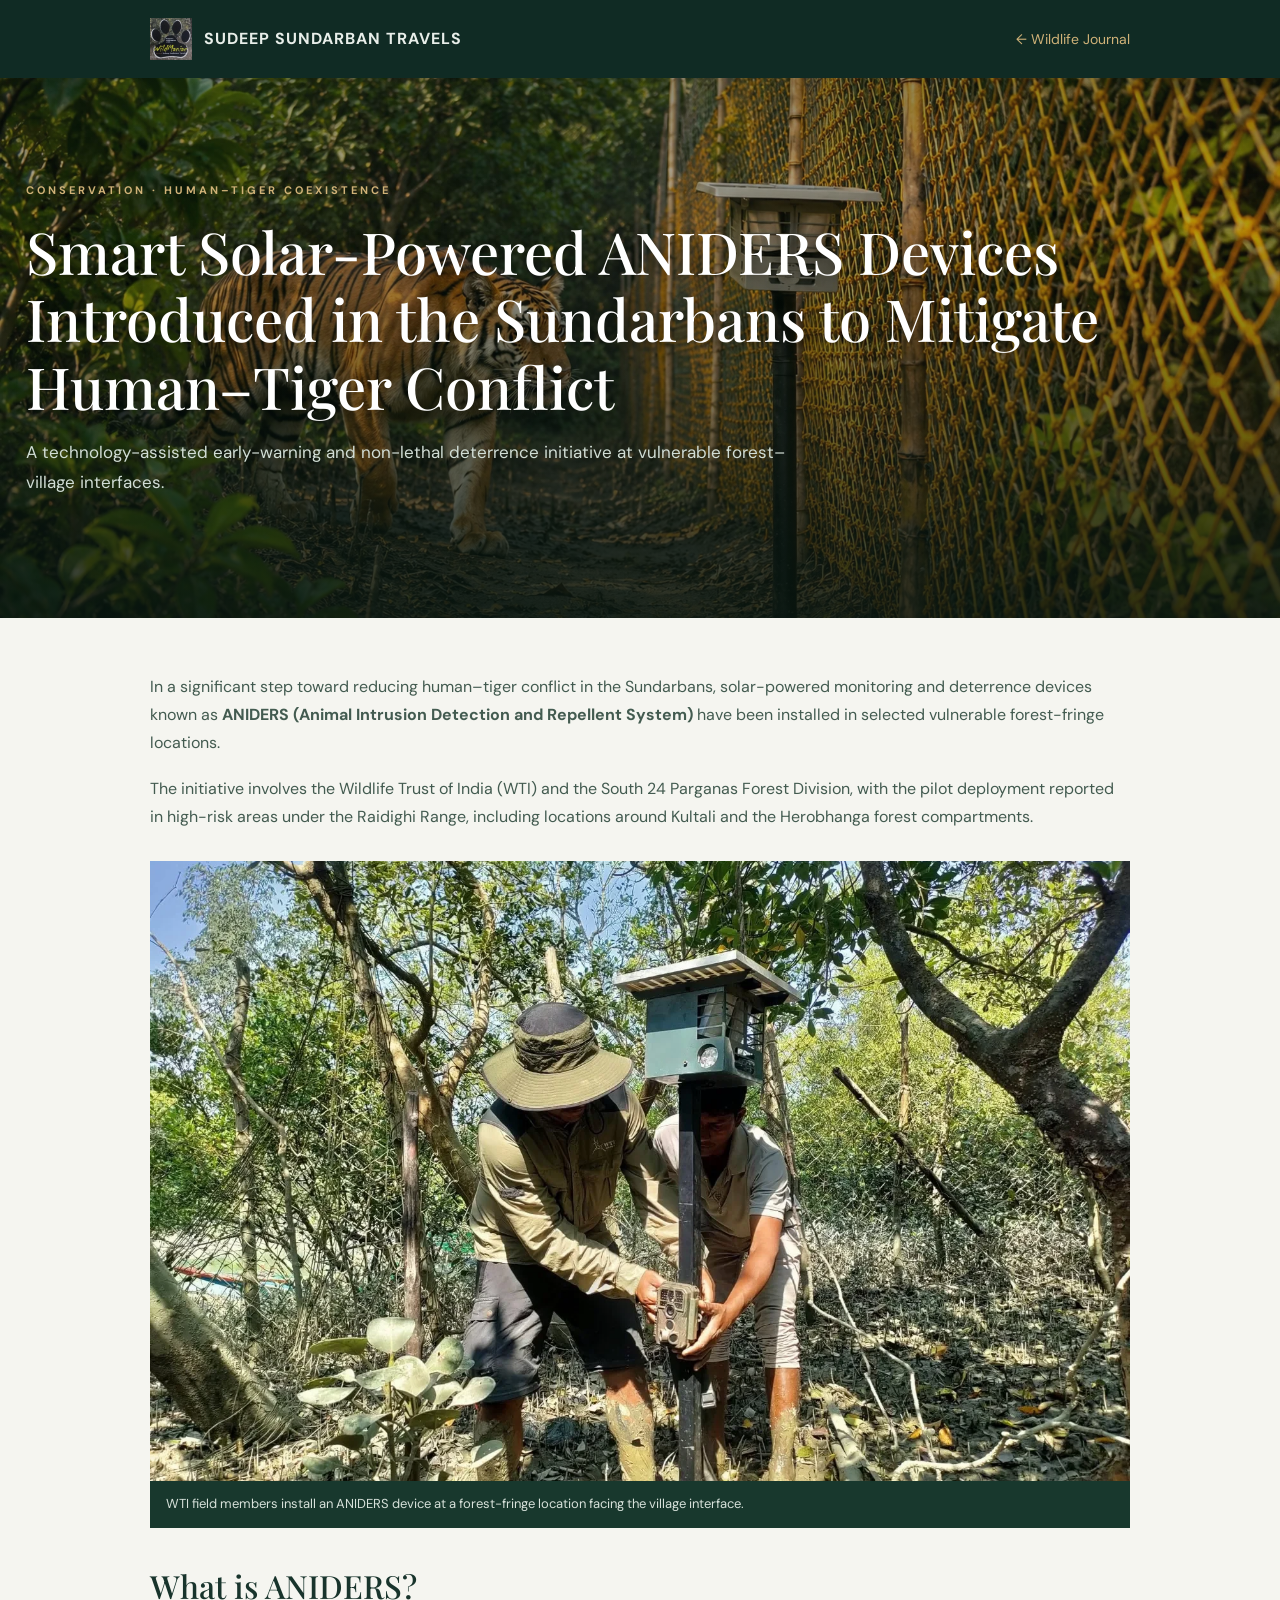
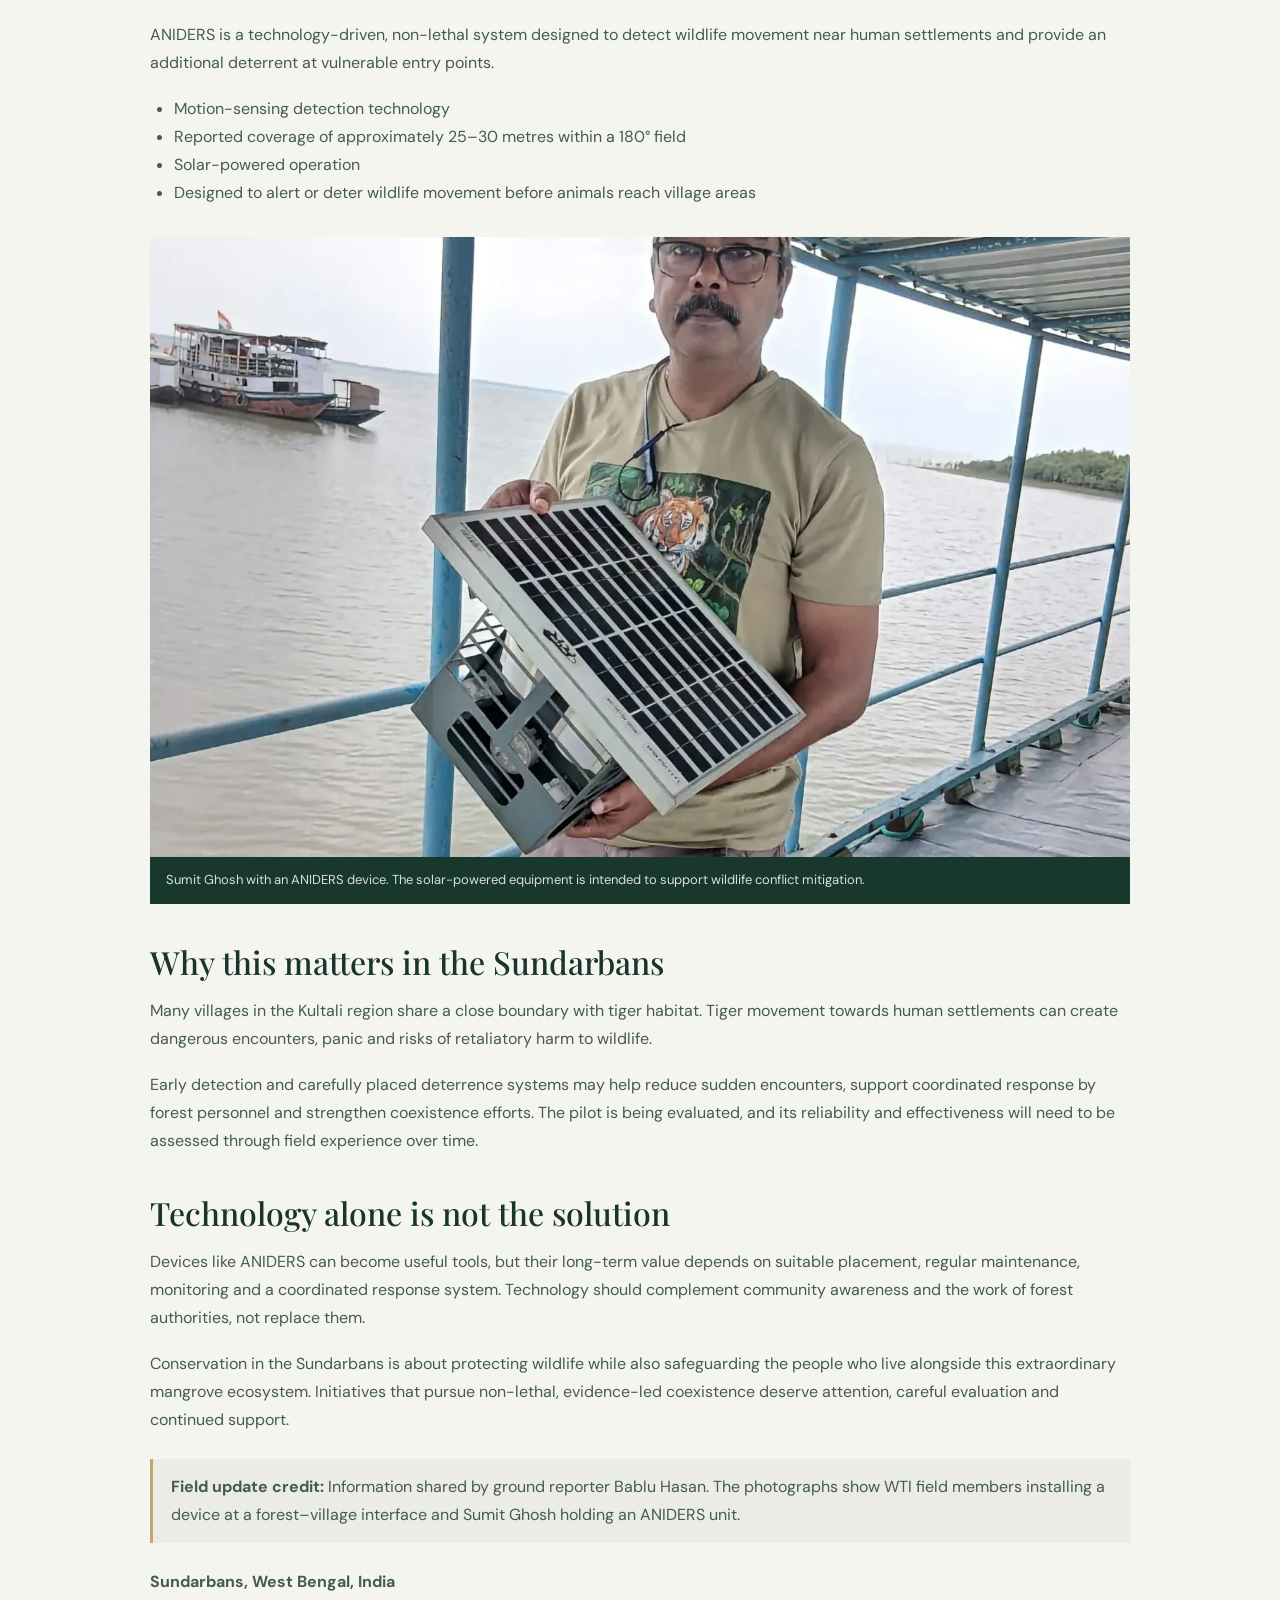
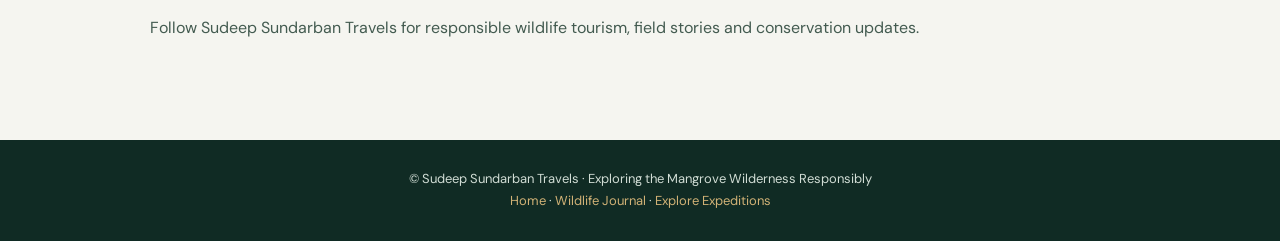
==== aniders-sundarbans-human-tiger-conflict.html @ 4ee2e9d6 "Move logo into header and align hero text left" ====
<!DOCTYPE html>
<html lang="en">
<head>
<meta charset="UTF-8">
<meta name="viewport" content="width=device-width, initial-scale=1">
<title>ANIDERS in Sundarbans | Human–Tiger Conflict Mitigation | Sudeep Sundarban Travels</title>
<meta name="description" content="Solar-powered ANIDERS devices are being installed at vulnerable forest–village interfaces in the Sundarbans to support early detection and non-lethal human–tiger conflict mitigation.">
<meta name="keywords" content="ANIDERS Sundarbans, human tiger conflict, Sundarbans conservation, Wildlife Trust of India, solar wildlife monitoring, tiger conflict mitigation">
<meta name="author" content="Sudeep Sundarban Travels">
<meta name="robots" content="index, follow, max-image-preview:large">
<link rel="canonical" href="https://wildmaniacsst-cell.github.io/sudeep-sundarban-travels/aniders-sundarbans-human-tiger-conflict.html">
<meta property="og:title" content="Smart Solar Devices to Help Reduce Human–Tiger Conflict in the Sundarbans">
<meta property="og:description" content="A field update on ANIDERS solar-powered wildlife detection and deterrence devices installed near vulnerable forest–village interfaces.">
<meta property="og:type" content="article">
<meta property="og:site_name" content="Sudeep Sundarban Travels">
<meta property="og:image" content="https://wildmaniacsst-cell.github.io/sudeep-sundarban-travels/aniders_sundarbans_1.webp">
<meta property="og:url" content="https://wildmaniacsst-cell.github.io/sudeep-sundarban-travels/aniders-sundarbans-human-tiger-conflict.html">
<meta name="twitter:card" content="summary_large_image">
<meta name="twitter:title" content="ANIDERS in the Sundarbans: Technology for Coexistence">
<meta name="twitter:description" content="Solar-powered early detection and non-lethal deterrence at vulnerable forest–village interfaces.">
<meta name="twitter:image" content="https://wildmaniacsst-cell.github.io/sudeep-sundarban-travels/aniders_sundarbans_1.webp">
<link rel="preconnect" href="https://fonts.googleapis.com">
<link rel="preconnect" href="https://fonts.gstatic.com" crossorigin>
<link href="https://fonts.googleapis.com/css2?family=DM+Sans:wght@400;500;600;700&family=Playfair+Display:wght@400;500;600;700&display=swap" rel="stylesheet">
<style>
*{box-sizing:border-box;margin:0;padding:0}body{background:#f5f5f0;color:#18342c;font-family:'DM Sans',sans-serif;line-height:1.75}a{color:inherit;text-decoration:none}.wrap{width:min(980px,92%);margin:auto}.nav{background:#102b24;color:#e8eee9;padding:18px 0}.nav .wrap{display:flex;justify-content:space-between;gap:20px;align-items:center}.brand{font-weight:700;letter-spacing:1px}.nav a:last-child{color:#d0b278;font-size:14px}.hero{position:relative;background:#18382d url('Bengal_Tiger_Beside_Mangrove_Monitoring_Fence.webp') center 42%/cover no-repeat;color:#fff;padding:52px 0 70px;min-height:540px;display:flex;align-items:flex-end}.hero:before{content:"";position:absolute;inset:0;background:linear-gradient(180deg,rgba(8,22,16,.45) 0%,rgba(8,22,16,.30) 28%,rgba(8,22,16,.86) 100%)}.hero .wrap{position:relative;z-index:1;width:96%;margin-left:2%;margin-right:2%;text-align:left}.brand{display:flex;align-items:center;gap:12px}.brand-logo{width:42px;height:42px;object-fit:contain;display:block}.hero h1{text-shadow:0 2px 14px rgba(0,0,0,.5)}.eyebrow{font-size:11px;letter-spacing:3px;text-transform:uppercase;color:#d0b278;font-weight:700}.hero h1{font:500 clamp(34px,6vw,58px)/1.16 'Playfair Display',serif;margin:18px 0}.hero p{max-width:760px;color:#d1ddd5;font-size:17px}.article{padding:55px 0 80px}.article h2{font:500 32px/1.25 'Playfair Display',serif;margin:38px 0 15px}.article p{margin:0 0 18px;color:#435b50}.article ul{padding-left:24px;margin:0 0 22px;color:#435b50}.photo{margin:30px 0;background:#18382d}.photo img{display:block;width:100%;height:auto;max-height:620px;object-fit:cover}.photo figcaption{padding:12px 16px;color:#d7e1da;font-size:13px}.note{border-left:3px solid #c4a46c;padding:14px 18px;background:#eaece5;color:#435b50;margin:25px 0}.footer{background:#102b24;color:#d1ddd5;padding:28px 0;text-align:center;font-size:13px}.footer a{color:#d1b276}@media(max-width:600px){.hero{padding:40px 0 48px;min-height:460px}.hero .wrap{width:96%;margin-left:2%;margin-right:2%}.brand-logo{width:34px;height:34px}.brand{gap:8px;font-size:13px}.article{padding:38px 0 60px}.article h2{font-size:27px}.nav .wrap{flex-wrap:wrap}}
</style>
<script type="application/ld+json">
{"@context":"https://schema.org","@type":"Article","headline":"Smart Solar-Powered ANIDERS Devices Introduced in the Sundarbans to Mitigate Human–Tiger Conflict","description":"A field update on solar-powered wildlife detection and deterrence devices deployed near vulnerable forest–village interfaces in the Sundarbans.","author":{"@type":"Organization","name":"Sudeep Sundarban Travels"},"publisher":{"@type":"Organization","name":"Sudeep Sundarban Travels"},"image":["https://wildmaniacsst-cell.github.io/sudeep-sundarban-travels/aniders_sundarbans_1.webp","https://wildmaniacsst-cell.github.io/sudeep-sundarban-travels/aniders_sundarbans_2.webp"],"mainEntityOfPage":"https://wildmaniacsst-cell.github.io/sudeep-sundarban-travels/aniders-sundarbans-human-tiger-conflict.html"}
</script>
</head>
<body>
<header class="nav"><div class="wrap"><a class="brand" href="index.html"><img class="brand-logo" src="logo.webp" alt="Sudeep Sundarban Travels logo">SUDEEP SUNDARBAN TRAVELS</a><a href="sundarban-wildlife-journal.html">← Wildlife Journal</a></div></header>
<section class="hero"><div class="wrap"><div class="eyebrow">Conservation · Human–Tiger Coexistence</div><h1>Smart Solar-Powered ANIDERS Devices Introduced in the Sundarbans to Mitigate Human–Tiger Conflict</h1><p>A technology-assisted early-warning and non-lethal deterrence initiative at vulnerable forest–village interfaces.</p></div></section>
<main class="article"><div class="wrap">
<p>In a significant step toward reducing human–tiger conflict in the Sundarbans, solar-powered monitoring and deterrence devices known as <strong>ANIDERS (Animal Intrusion Detection and Repellent System)</strong> have been installed in selected vulnerable forest-fringe locations.</p>
<p>The initiative involves the Wildlife Trust of India (WTI) and the South 24 Parganas Forest Division, with the pilot deployment reported in high-risk areas under the Raidighi Range, including locations around Kultali and the Herobhanga forest compartments.</p>
<figure class="photo"><img src="aniders_sundarbans_1.webp" alt="Wildlife Trust of India field members installing an ANIDERS solar monitoring and deterrent device at a forest fringe facing a village interface in the Sundarbans" loading="lazy" decoding="async"><figcaption>WTI field members install an ANIDERS device at a forest-fringe location facing the village interface.</figcaption></figure>
<h2>What is ANIDERS?</h2>
<p>ANIDERS is a technology-driven, non-lethal system designed to detect wildlife movement near human settlements and provide an additional deterrent at vulnerable entry points.</p>
<ul><li>Motion-sensing detection technology</li><li>Reported coverage of approximately 25–30 metres within a 180° field</li><li>Solar-powered operation</li><li>Designed to alert or deter wildlife movement before animals reach village areas</li></ul>
<figure class="photo"><img src="aniders_sundarbans_2.webp" alt="Sumit Ghosh holding a solar-powered ANIDERS wildlife intrusion detection and deterrence device aboard a boat in the Sundarbans" loading="lazy" decoding="async"><figcaption>Sumit Ghosh with an ANIDERS device. The solar-powered equipment is intended to support wildlife conflict mitigation.</figcaption></figure>
<h2>Why this matters in the Sundarbans</h2>
<p>Many villages in the Kultali region share a close boundary with tiger habitat. Tiger movement towards human settlements can create dangerous encounters, panic and risks of retaliatory harm to wildlife.</p>
<p>Early detection and carefully placed deterrence systems may help reduce sudden encounters, support coordinated response by forest personnel and strengthen coexistence efforts. The pilot is being evaluated, and its reliability and effectiveness will need to be assessed through field experience over time.</p>
<h2>Technology alone is not the solution</h2>
<p>Devices like ANIDERS can become useful tools, but their long-term value depends on suitable placement, regular maintenance, monitoring and a coordinated response system. Technology should complement community awareness and the work of forest authorities, not replace them.</p>
<p>Conservation in the Sundarbans is about protecting wildlife while also safeguarding the people who live alongside this extraordinary mangrove ecosystem. Initiatives that pursue non-lethal, evidence-led coexistence deserve attention, careful evaluation and continued support.</p>
<div class="note"><strong>Field update credit:</strong> Information shared by ground reporter Bablu Hasan. The photographs show WTI field members installing a device at a forest–village interface and Sumit Ghosh holding an ANIDERS unit.</div>
<p><strong>Sundarbans, West Bengal, India</strong></p><p>Follow Sudeep Sundarban Travels for responsible wildlife tourism, field stories and conservation updates.</p>
</div></main>
<footer class="footer"><div class="wrap">© Sudeep Sundarban Travels · Exploring the Mangrove Wilderness Responsibly<br><a href="index.html">Home</a> · <a href="sundarban-wildlife-journal.html">Wildlife Journal</a> · <a href="explore-sundarban-expeditions.html">Explore Expeditions</a></div></footer>
</body></html>
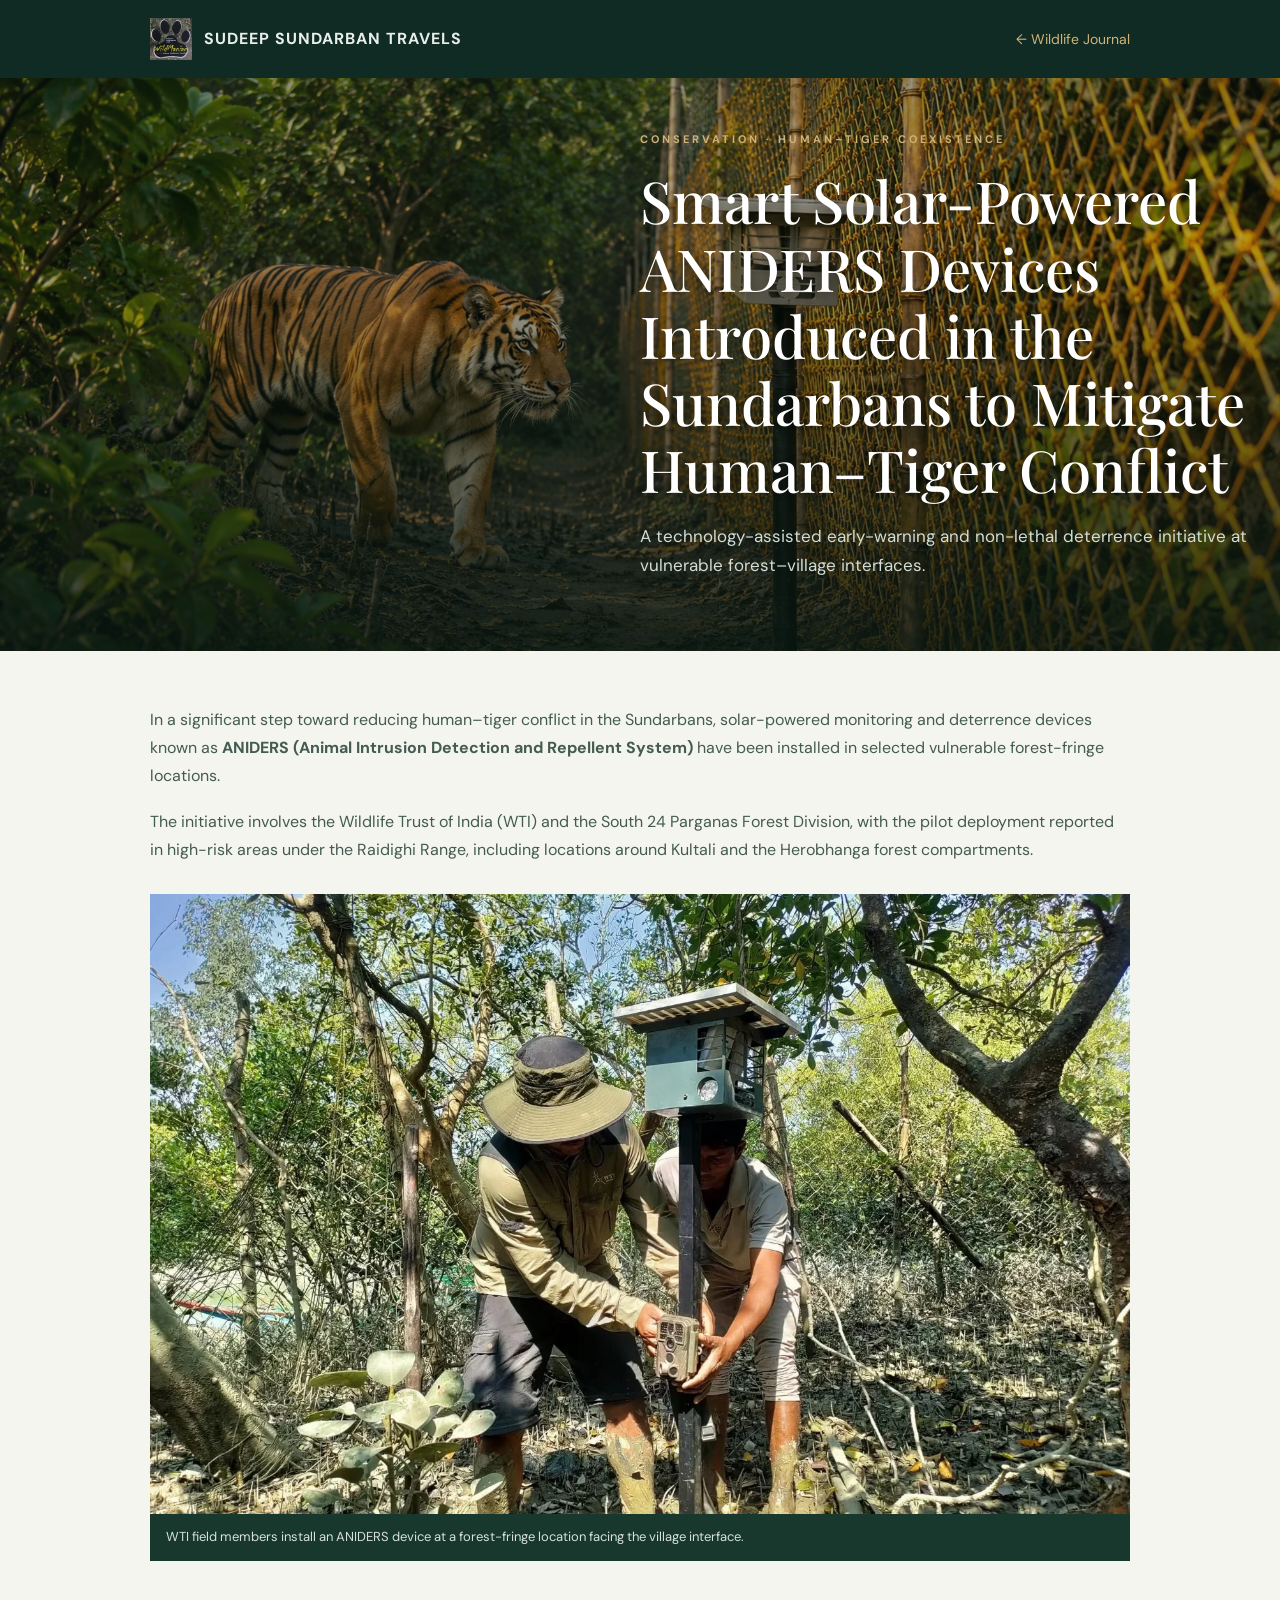
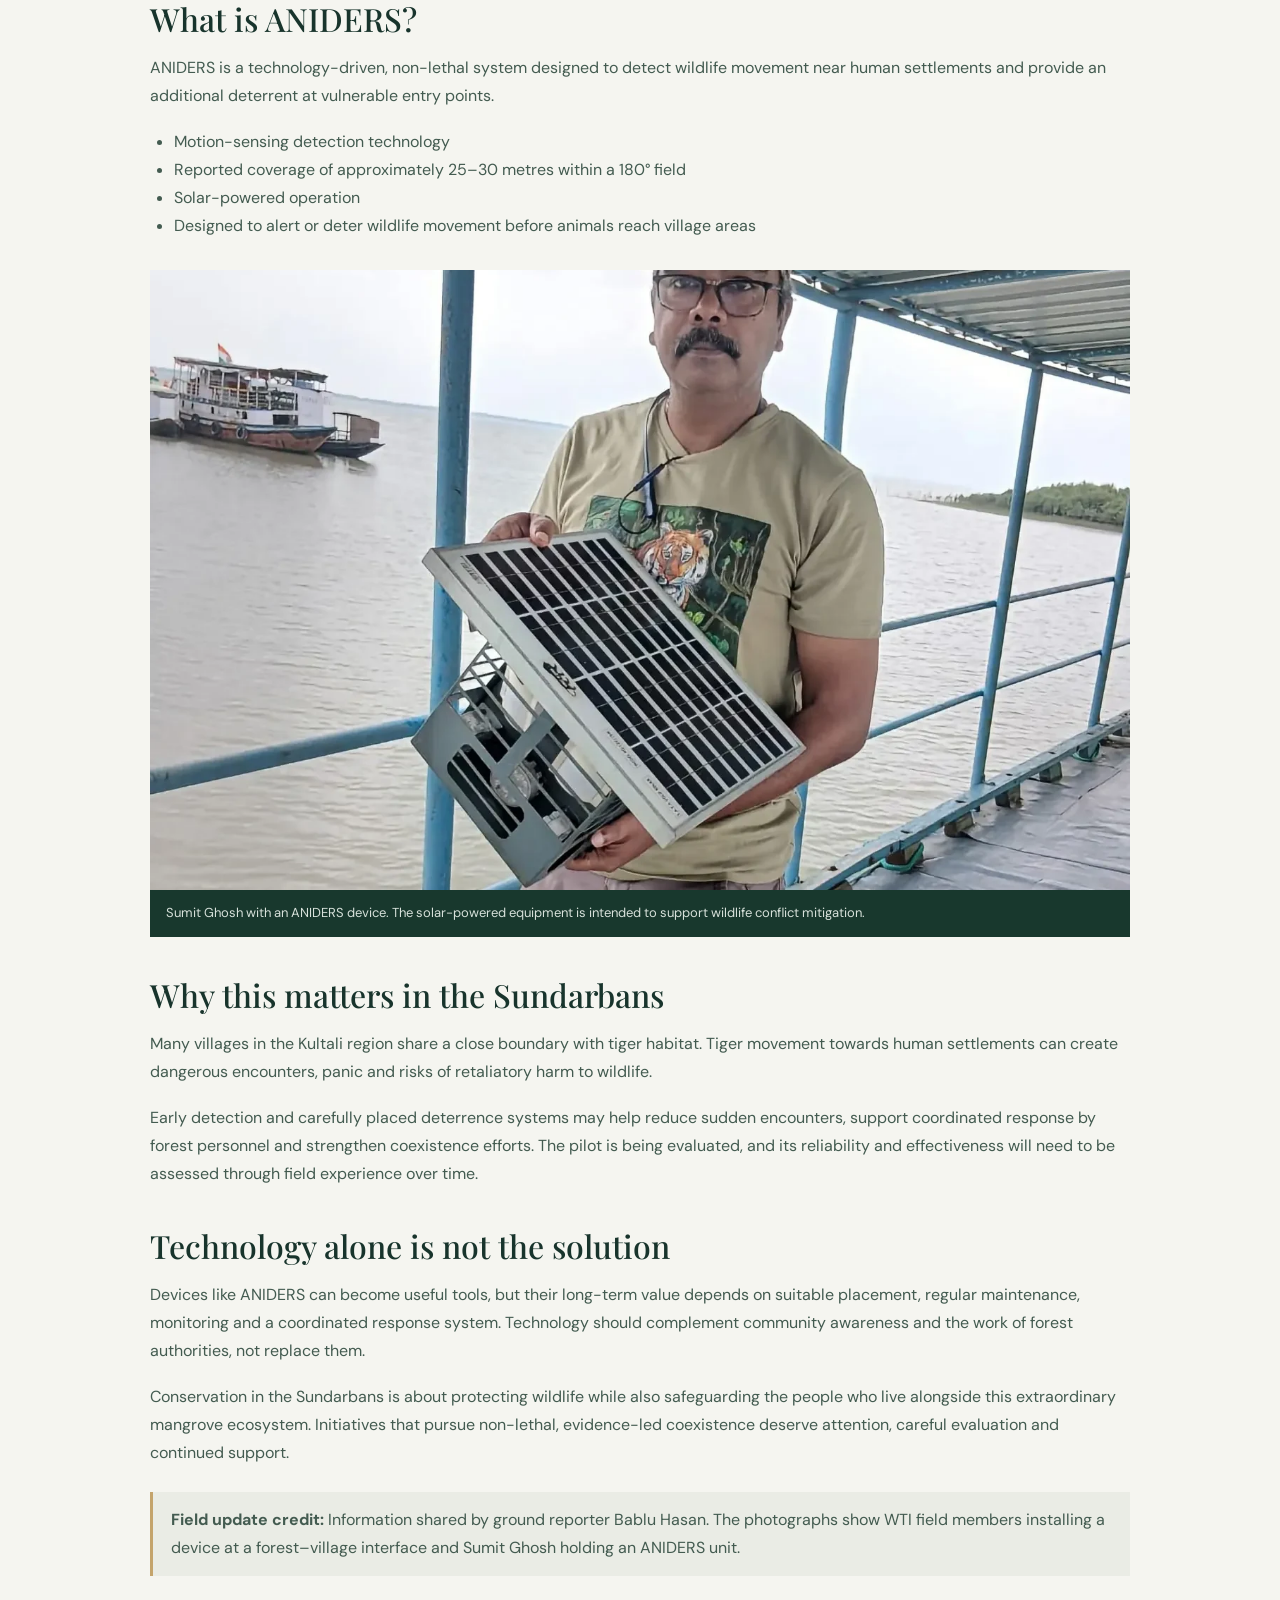
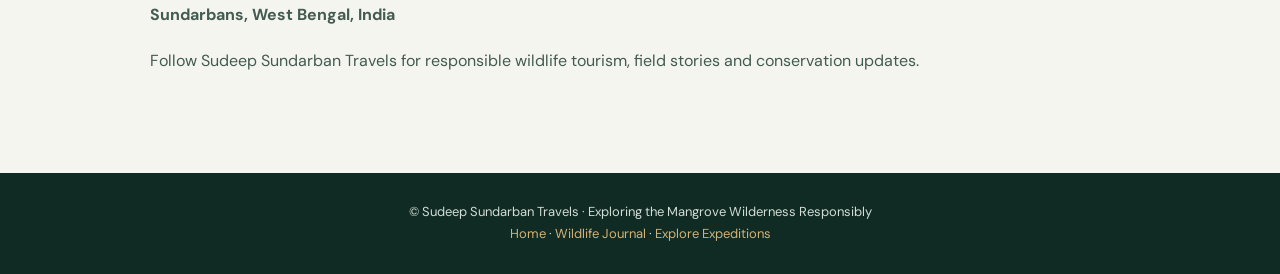
==== commit b052187d: "Position ANIDERS hero text on right half with 2% buffer" ====
--- a/aniders-sundarbans-human-tiger-conflict.html
+++ b/aniders-sundarbans-human-tiger-conflict.html
@@ -23,7 +23,7 @@
 <link rel="preconnect" href="https://fonts.gstatic.com" crossorigin>
 <link href="https://fonts.googleapis.com/css2?family=DM+Sans:wght@400;500;600;700&family=Playfair+Display:wght@400;500;600;700&display=swap" rel="stylesheet">
 <style>
-*{box-sizing:border-box;margin:0;padding:0}body{background:#f5f5f0;color:#18342c;font-family:'DM Sans',sans-serif;line-height:1.75}a{color:inherit;text-decoration:none}.wrap{width:min(980px,92%);margin:auto}.nav{background:#102b24;color:#e8eee9;padding:18px 0}.nav .wrap{display:flex;justify-content:space-between;gap:20px;align-items:center}.brand{font-weight:700;letter-spacing:1px}.nav a:last-child{color:#d0b278;font-size:14px}.hero{position:relative;background:#18382d url('Bengal_Tiger_Beside_Mangrove_Monitoring_Fence.webp') center 42%/cover no-repeat;color:#fff;padding:52px 0 70px;min-height:540px;display:flex;align-items:flex-end}.hero:before{content:"";position:absolute;inset:0;background:linear-gradient(180deg,rgba(8,22,16,.45) 0%,rgba(8,22,16,.30) 28%,rgba(8,22,16,.86) 100%)}.hero .wrap{position:relative;z-index:1;width:96%;margin-left:2%;margin-right:2%;text-align:left}.brand{display:flex;align-items:center;gap:12px}.brand-logo{width:42px;height:42px;object-fit:contain;display:block}.hero h1{text-shadow:0 2px 14px rgba(0,0,0,.5)}.eyebrow{font-size:11px;letter-spacing:3px;text-transform:uppercase;color:#d0b278;font-weight:700}.hero h1{font:500 clamp(34px,6vw,58px)/1.16 'Playfair Display',serif;margin:18px 0}.hero p{max-width:760px;color:#d1ddd5;font-size:17px}.article{padding:55px 0 80px}.article h2{font:500 32px/1.25 'Playfair Display',serif;margin:38px 0 15px}.article p{margin:0 0 18px;color:#435b50}.article ul{padding-left:24px;margin:0 0 22px;color:#435b50}.photo{margin:30px 0;background:#18382d}.photo img{display:block;width:100%;height:auto;max-height:620px;object-fit:cover}.photo figcaption{padding:12px 16px;color:#d7e1da;font-size:13px}.note{border-left:3px solid #c4a46c;padding:14px 18px;background:#eaece5;color:#435b50;margin:25px 0}.footer{background:#102b24;color:#d1ddd5;padding:28px 0;text-align:center;font-size:13px}.footer a{color:#d1b276}@media(max-width:600px){.hero{padding:40px 0 48px;min-height:460px}.hero .wrap{width:96%;margin-left:2%;margin-right:2%}.brand-logo{width:34px;height:34px}.brand{gap:8px;font-size:13px}.article{padding:38px 0 60px}.article h2{font-size:27px}.nav .wrap{flex-wrap:wrap}}
+*{box-sizing:border-box;margin:0;padding:0}body{background:#f5f5f0;color:#18342c;font-family:'DM Sans',sans-serif;line-height:1.75}a{color:inherit;text-decoration:none}.wrap{width:min(980px,92%);margin:auto}.nav{background:#102b24;color:#e8eee9;padding:18px 0}.nav .wrap{display:flex;justify-content:space-between;gap:20px;align-items:center}.brand{font-weight:700;letter-spacing:1px}.nav a:last-child{color:#d0b278;font-size:14px}.hero{position:relative;background:#18382d url('Bengal_Tiger_Beside_Mangrove_Monitoring_Fence.webp') center 42%/cover no-repeat;color:#fff;padding:52px 0 70px;min-height:540px;display:flex;align-items:flex-end}.hero:before{content:"";position:absolute;inset:0;background:linear-gradient(180deg,rgba(8,22,16,.45) 0%,rgba(8,22,16,.30) 28%,rgba(8,22,16,.86) 100%)}.hero .wrap{position:relative;z-index:1;width:48%;margin-left:auto;margin-right:2%;text-align:left}.brand{display:flex;align-items:center;gap:12px}.brand-logo{width:42px;height:42px;object-fit:contain;display:block}.hero h1{text-shadow:0 2px 14px rgba(0,0,0,.5)}.eyebrow{font-size:11px;letter-spacing:3px;text-transform:uppercase;color:#d0b278;font-weight:700}.hero h1{font:500 clamp(34px,6vw,58px)/1.16 'Playfair Display',serif;margin:18px 0}.hero p{max-width:760px;color:#d1ddd5;font-size:17px}.article{padding:55px 0 80px}.article h2{font:500 32px/1.25 'Playfair Display',serif;margin:38px 0 15px}.article p{margin:0 0 18px;color:#435b50}.article ul{padding-left:24px;margin:0 0 22px;color:#435b50}.photo{margin:30px 0;background:#18382d}.photo img{display:block;width:100%;height:auto;max-height:620px;object-fit:cover}.photo figcaption{padding:12px 16px;color:#d7e1da;font-size:13px}.note{border-left:3px solid #c4a46c;padding:14px 18px;background:#eaece5;color:#435b50;margin:25px 0}.footer{background:#102b24;color:#d1ddd5;padding:28px 0;text-align:center;font-size:13px}.footer a{color:#d1b276}@media(max-width:600px){.hero{padding:40px 0 48px;min-height:460px}.hero .wrap{width:96%;margin-left:2%;margin-right:2%}.brand-logo{width:34px;height:34px}.brand{gap:8px;font-size:13px}.article{padding:38px 0 60px}.article h2{font-size:27px}.nav .wrap{flex-wrap:wrap}}
 </style>
 <script type="application/ld+json">
 {"@context":"https://schema.org","@type":"Article","headline":"Smart Solar-Powered ANIDERS Devices Introduced in the Sundarbans to Mitigate Human–Tiger Conflict","description":"A field update on solar-powered wildlife detection and deterrence devices deployed near vulnerable forest–village interfaces in the Sundarbans.","author":{"@type":"Organization","name":"Sudeep Sundarban Travels"},"publisher":{"@type":"Organization","name":"Sudeep Sundarban Travels"},"image":["https://wildmaniacsst-cell.github.io/sudeep-sundarban-travels/aniders_sundarbans_1.webp","https://wildmaniacsst-cell.github.io/sudeep-sundarban-travels/aniders_sundarbans_2.webp"],"mainEntityOfPage":"https://wildmaniacsst-cell.github.io/sudeep-sundarban-travels/aniders-sundarbans-human-tiger-conflict.html"}
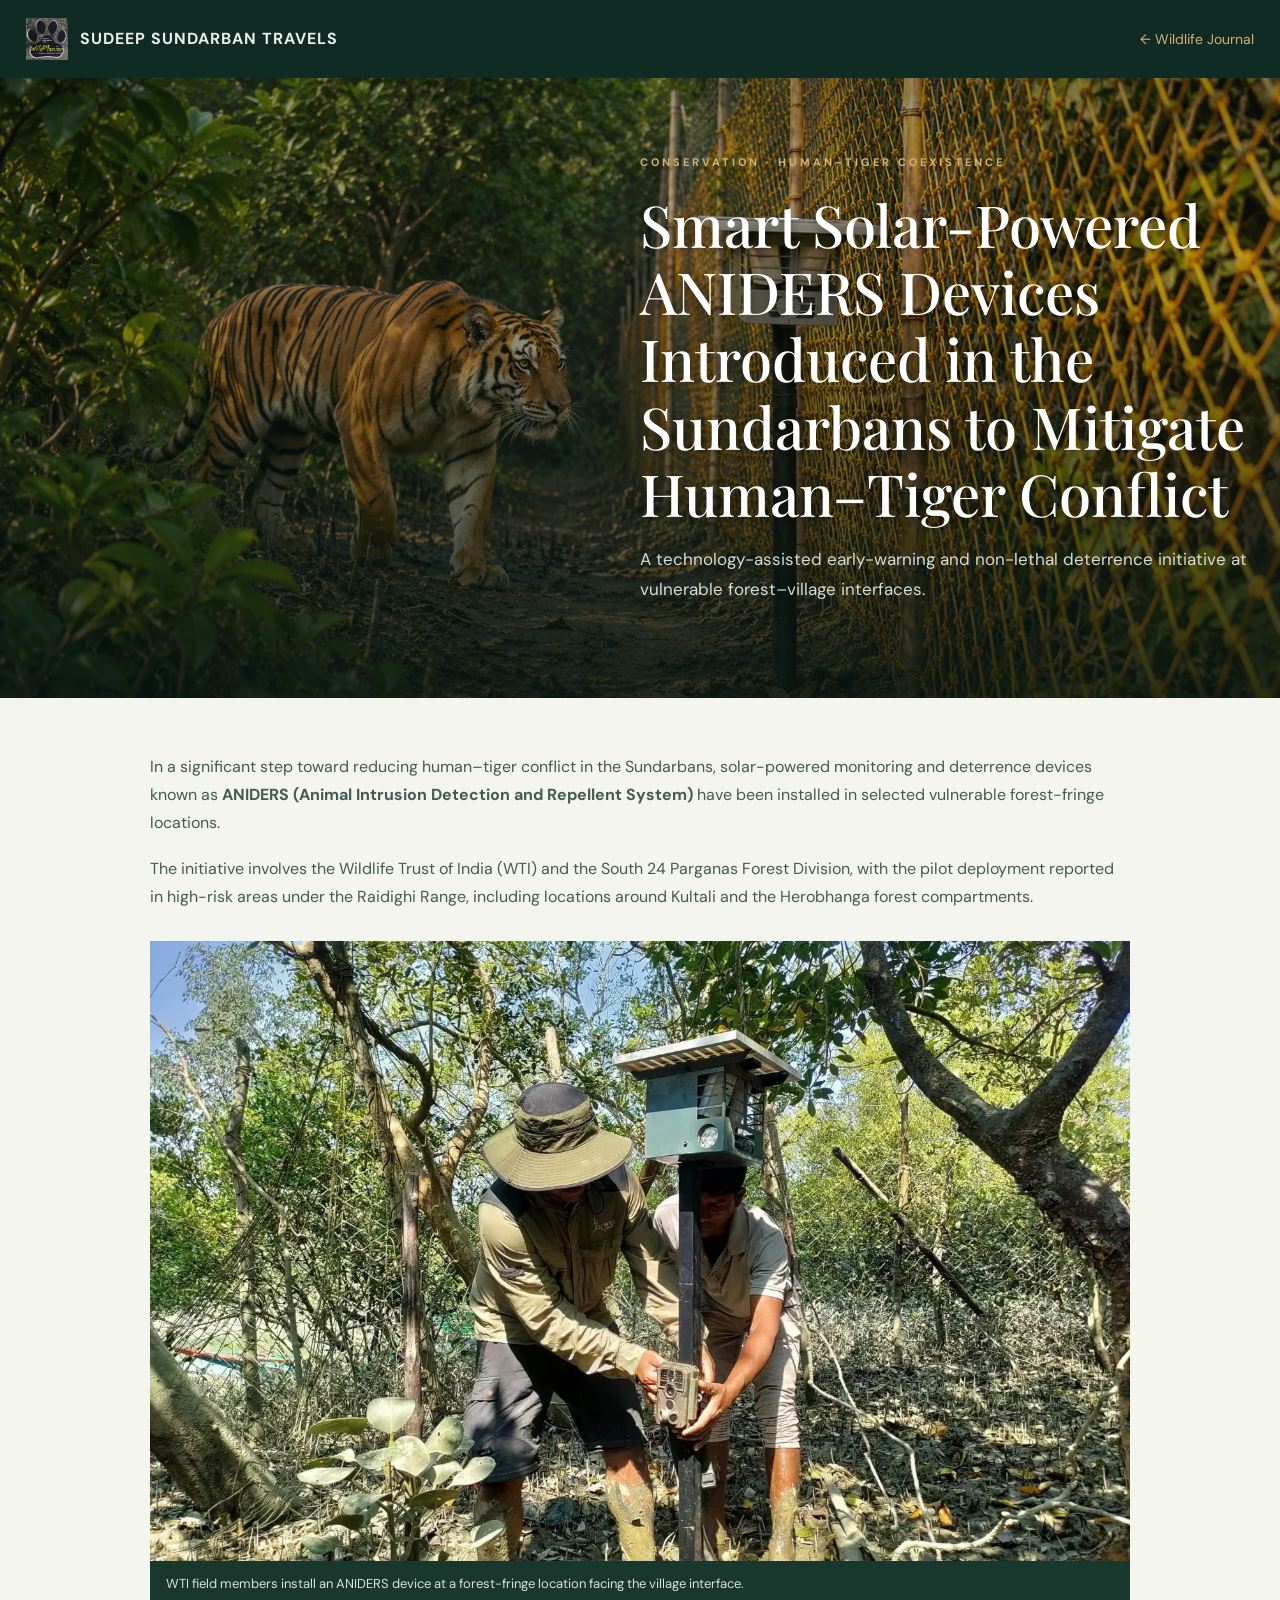
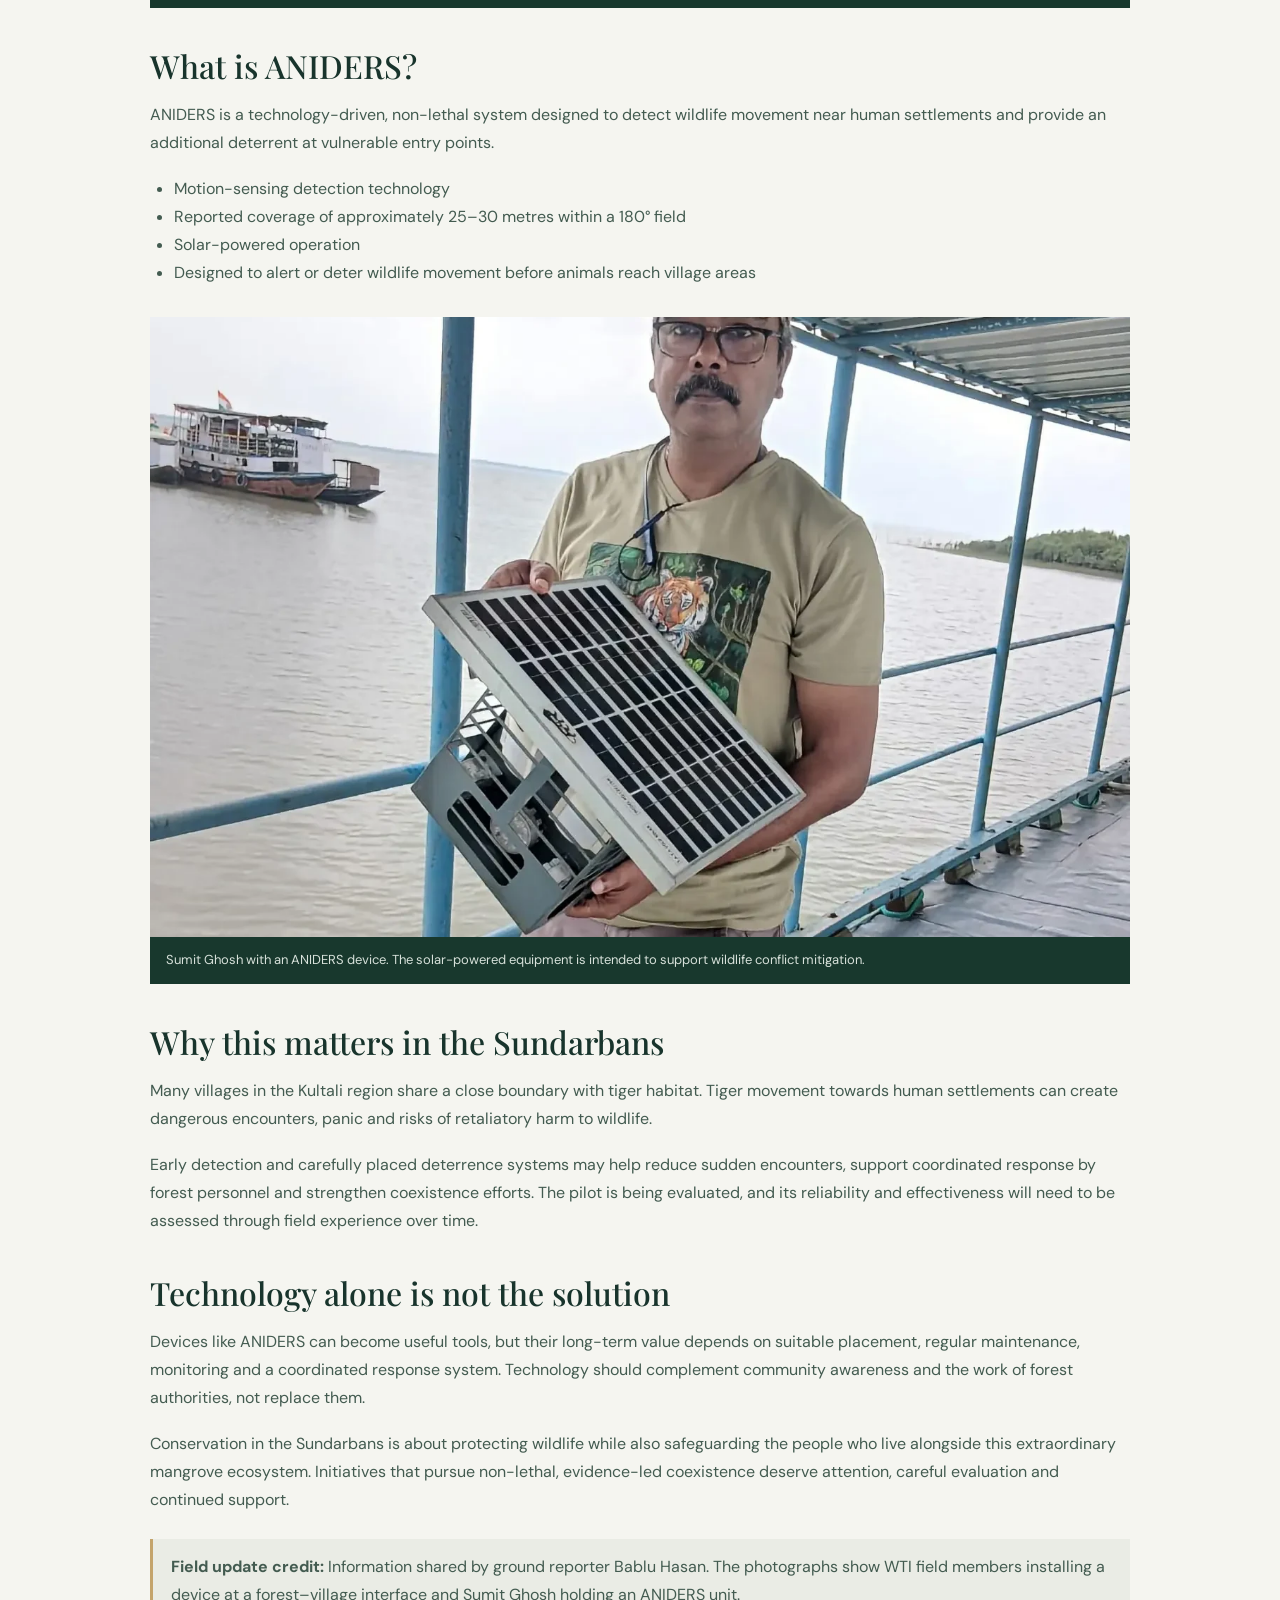
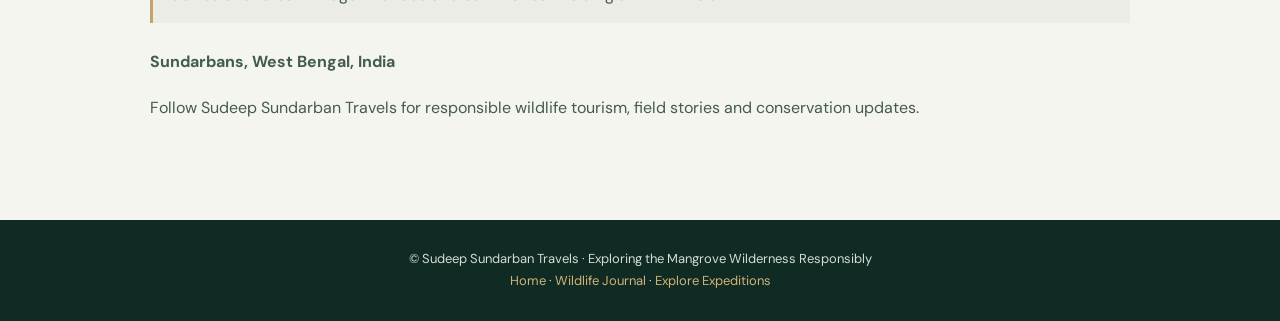
==== commit 33c0aa80: "Lower ANIDERS hero copy and shift header brand left" ====
--- a/aniders-sundarbans-human-tiger-conflict.html
+++ b/aniders-sundarbans-human-tiger-conflict.html
@@ -23,7 +23,7 @@
 <link rel="preconnect" href="https://fonts.gstatic.com" crossorigin>
 <link href="https://fonts.googleapis.com/css2?family=DM+Sans:wght@400;500;600;700&family=Playfair+Display:wght@400;500;600;700&display=swap" rel="stylesheet">
 <style>
-*{box-sizing:border-box;margin:0;padding:0}body{background:#f5f5f0;color:#18342c;font-family:'DM Sans',sans-serif;line-height:1.75}a{color:inherit;text-decoration:none}.wrap{width:min(980px,92%);margin:auto}.nav{background:#102b24;color:#e8eee9;padding:18px 0}.nav .wrap{display:flex;justify-content:space-between;gap:20px;align-items:center}.brand{font-weight:700;letter-spacing:1px}.nav a:last-child{color:#d0b278;font-size:14px}.hero{position:relative;background:#18382d url('Bengal_Tiger_Beside_Mangrove_Monitoring_Fence.webp') center 42%/cover no-repeat;color:#fff;padding:52px 0 70px;min-height:540px;display:flex;align-items:flex-end}.hero:before{content:"";position:absolute;inset:0;background:linear-gradient(180deg,rgba(8,22,16,.45) 0%,rgba(8,22,16,.30) 28%,rgba(8,22,16,.86) 100%)}.hero .wrap{position:relative;z-index:1;width:48%;margin-left:auto;margin-right:2%;text-align:left}.brand{display:flex;align-items:center;gap:12px}.brand-logo{width:42px;height:42px;object-fit:contain;display:block}.hero h1{text-shadow:0 2px 14px rgba(0,0,0,.5)}.eyebrow{font-size:11px;letter-spacing:3px;text-transform:uppercase;color:#d0b278;font-weight:700}.hero h1{font:500 clamp(34px,6vw,58px)/1.16 'Playfair Display',serif;margin:18px 0}.hero p{max-width:760px;color:#d1ddd5;font-size:17px}.article{padding:55px 0 80px}.article h2{font:500 32px/1.25 'Playfair Display',serif;margin:38px 0 15px}.article p{margin:0 0 18px;color:#435b50}.article ul{padding-left:24px;margin:0 0 22px;color:#435b50}.photo{margin:30px 0;background:#18382d}.photo img{display:block;width:100%;height:auto;max-height:620px;object-fit:cover}.photo figcaption{padding:12px 16px;color:#d7e1da;font-size:13px}.note{border-left:3px solid #c4a46c;padding:14px 18px;background:#eaece5;color:#435b50;margin:25px 0}.footer{background:#102b24;color:#d1ddd5;padding:28px 0;text-align:center;font-size:13px}.footer a{color:#d1b276}@media(max-width:600px){.hero{padding:40px 0 48px;min-height:460px}.hero .wrap{width:96%;margin-left:2%;margin-right:2%}.brand-logo{width:34px;height:34px}.brand{gap:8px;font-size:13px}.article{padding:38px 0 60px}.article h2{font-size:27px}.nav .wrap{flex-wrap:wrap}}
+*{box-sizing:border-box;margin:0;padding:0}body{background:#f5f5f0;color:#18342c;font-family:'DM Sans',sans-serif;line-height:1.75}a{color:inherit;text-decoration:none}.wrap{width:min(980px,92%);margin:auto}.nav{background:#102b24;color:#e8eee9;padding:18px 0}.nav .wrap{display:flex;justify-content:space-between;gap:20px;align-items:center;width:96%;margin-left:2%;margin-right:2%}.brand{font-weight:700;letter-spacing:1px}.nav a:last-child{color:#d0b278;font-size:14px}.hero{position:relative;background:#18382d url('Bengal_Tiger_Beside_Mangrove_Monitoring_Fence.webp') center 42%/cover no-repeat;color:#fff;padding:52px 0 70px;min-height:620px;display:flex;align-items:flex-end}.hero:before{content:"";position:absolute;inset:0;background:linear-gradient(180deg,rgba(8,22,16,.45) 0%,rgba(8,22,16,.30) 28%,rgba(8,22,16,.86) 100%)}.hero .wrap{position:relative;z-index:1;width:48%;margin-left:auto;margin-right:2%;text-align:left}.brand{display:flex;align-items:center;gap:12px}.brand-logo{width:42px;height:42px;object-fit:contain;display:block}.hero h1{text-shadow:0 2px 14px rgba(0,0,0,.5)}.eyebrow{font-size:11px;letter-spacing:3px;text-transform:uppercase;color:#d0b278;font-weight:700}.hero h1{font:500 clamp(34px,6vw,58px)/1.16 'Playfair Display',serif;margin:18px 0}.hero p{max-width:760px;color:#d1ddd5;font-size:17px}.article{padding:55px 0 80px}.article h2{font:500 32px/1.25 'Playfair Display',serif;margin:38px 0 15px}.article p{margin:0 0 18px;color:#435b50}.article ul{padding-left:24px;margin:0 0 22px;color:#435b50}.photo{margin:30px 0;background:#18382d}.photo img{display:block;width:100%;height:auto;max-height:620px;object-fit:cover}.photo figcaption{padding:12px 16px;color:#d7e1da;font-size:13px}.note{border-left:3px solid #c4a46c;padding:14px 18px;background:#eaece5;color:#435b50;margin:25px 0}.footer{background:#102b24;color:#d1ddd5;padding:28px 0;text-align:center;font-size:13px}.footer a{color:#d1b276}@media(max-width:600px){.hero{padding:40px 0 48px;min-height:460px}.hero .wrap{width:96%;margin-left:2%;margin-right:2%}.brand-logo{width:34px;height:34px}.brand{gap:8px;font-size:13px}.article{padding:38px 0 60px}.article h2{font-size:27px}.nav .wrap{flex-wrap:wrap}}
 </style>
 <script type="application/ld+json">
 {"@context":"https://schema.org","@type":"Article","headline":"Smart Solar-Powered ANIDERS Devices Introduced in the Sundarbans to Mitigate Human–Tiger Conflict","description":"A field update on solar-powered wildlife detection and deterrence devices deployed near vulnerable forest–village interfaces in the Sundarbans.","author":{"@type":"Organization","name":"Sudeep Sundarban Travels"},"publisher":{"@type":"Organization","name":"Sudeep Sundarban Travels"},"image":["https://wildmaniacsst-cell.github.io/sudeep-sundarban-travels/aniders_sundarbans_1.webp","https://wildmaniacsst-cell.github.io/sudeep-sundarban-travels/aniders_sundarbans_2.webp"],"mainEntityOfPage":"https://wildmaniacsst-cell.github.io/sudeep-sundarban-travels/aniders-sundarbans-human-tiger-conflict.html"}
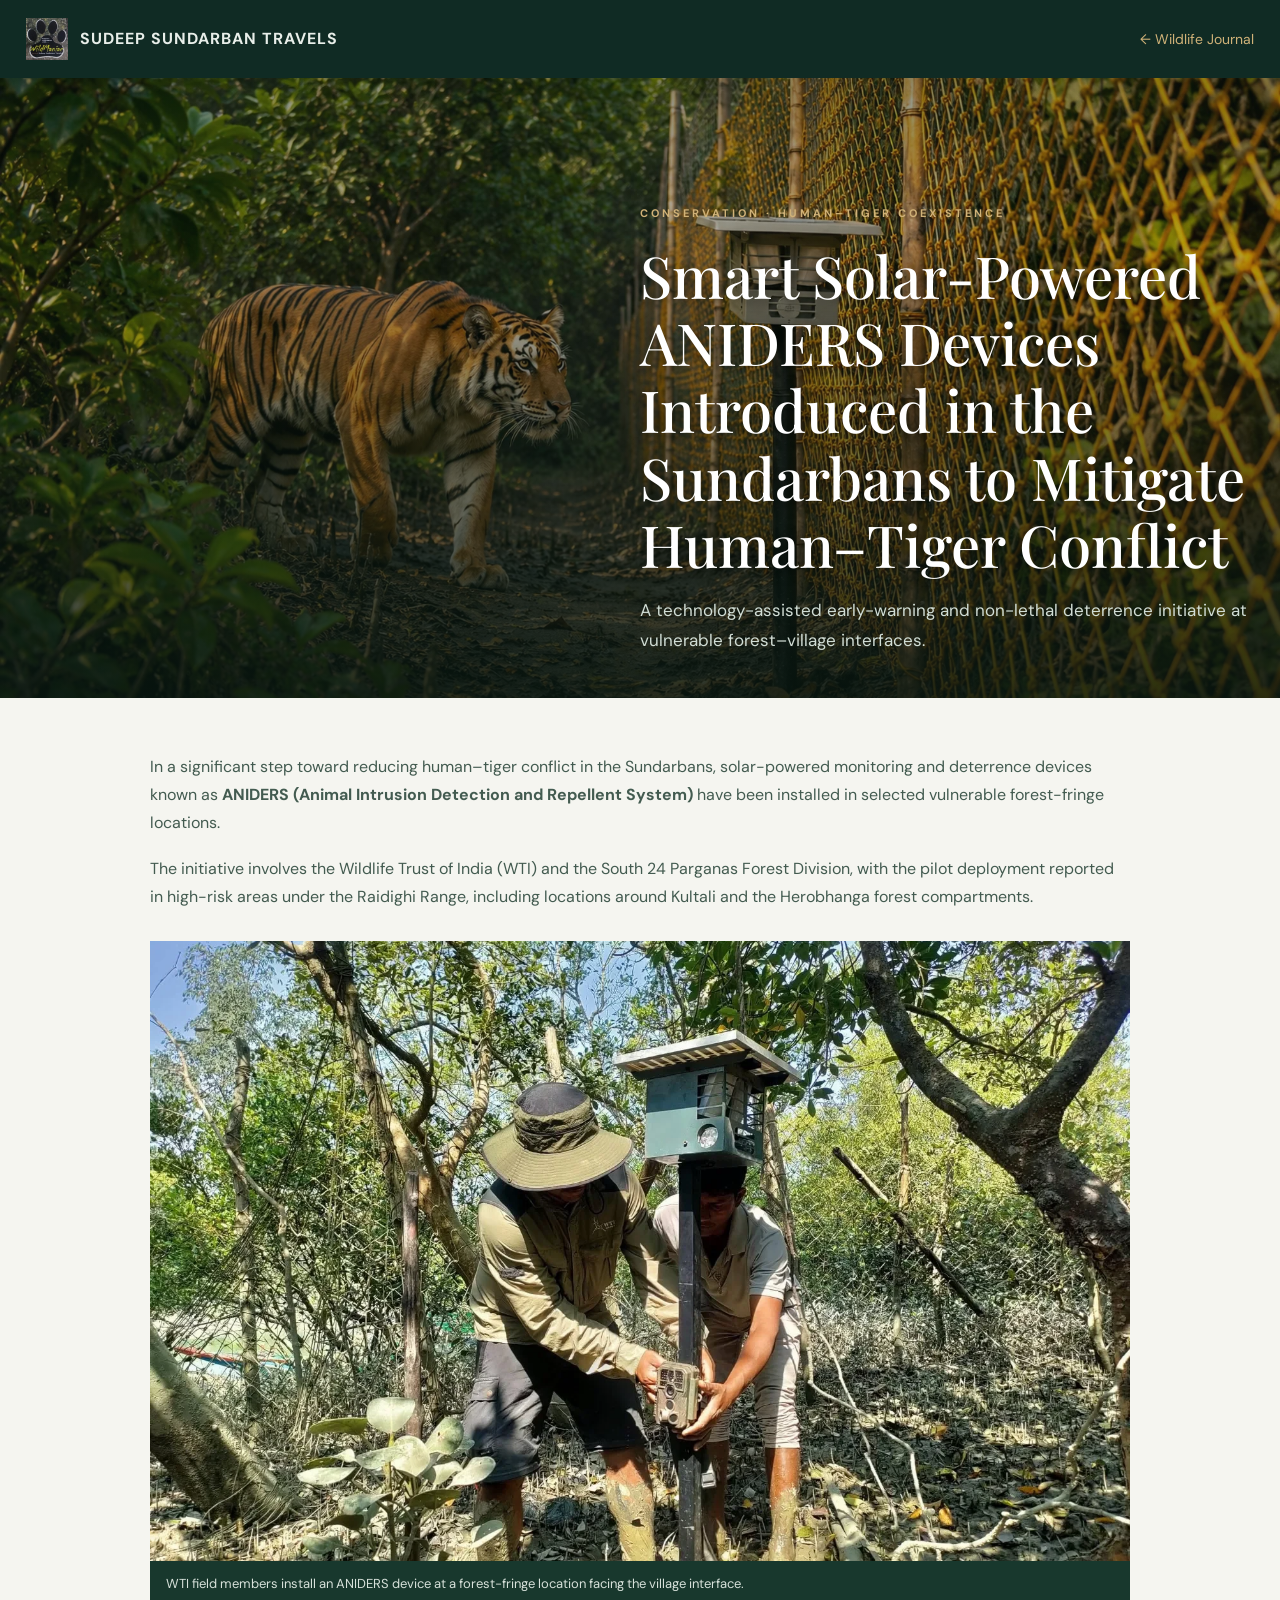
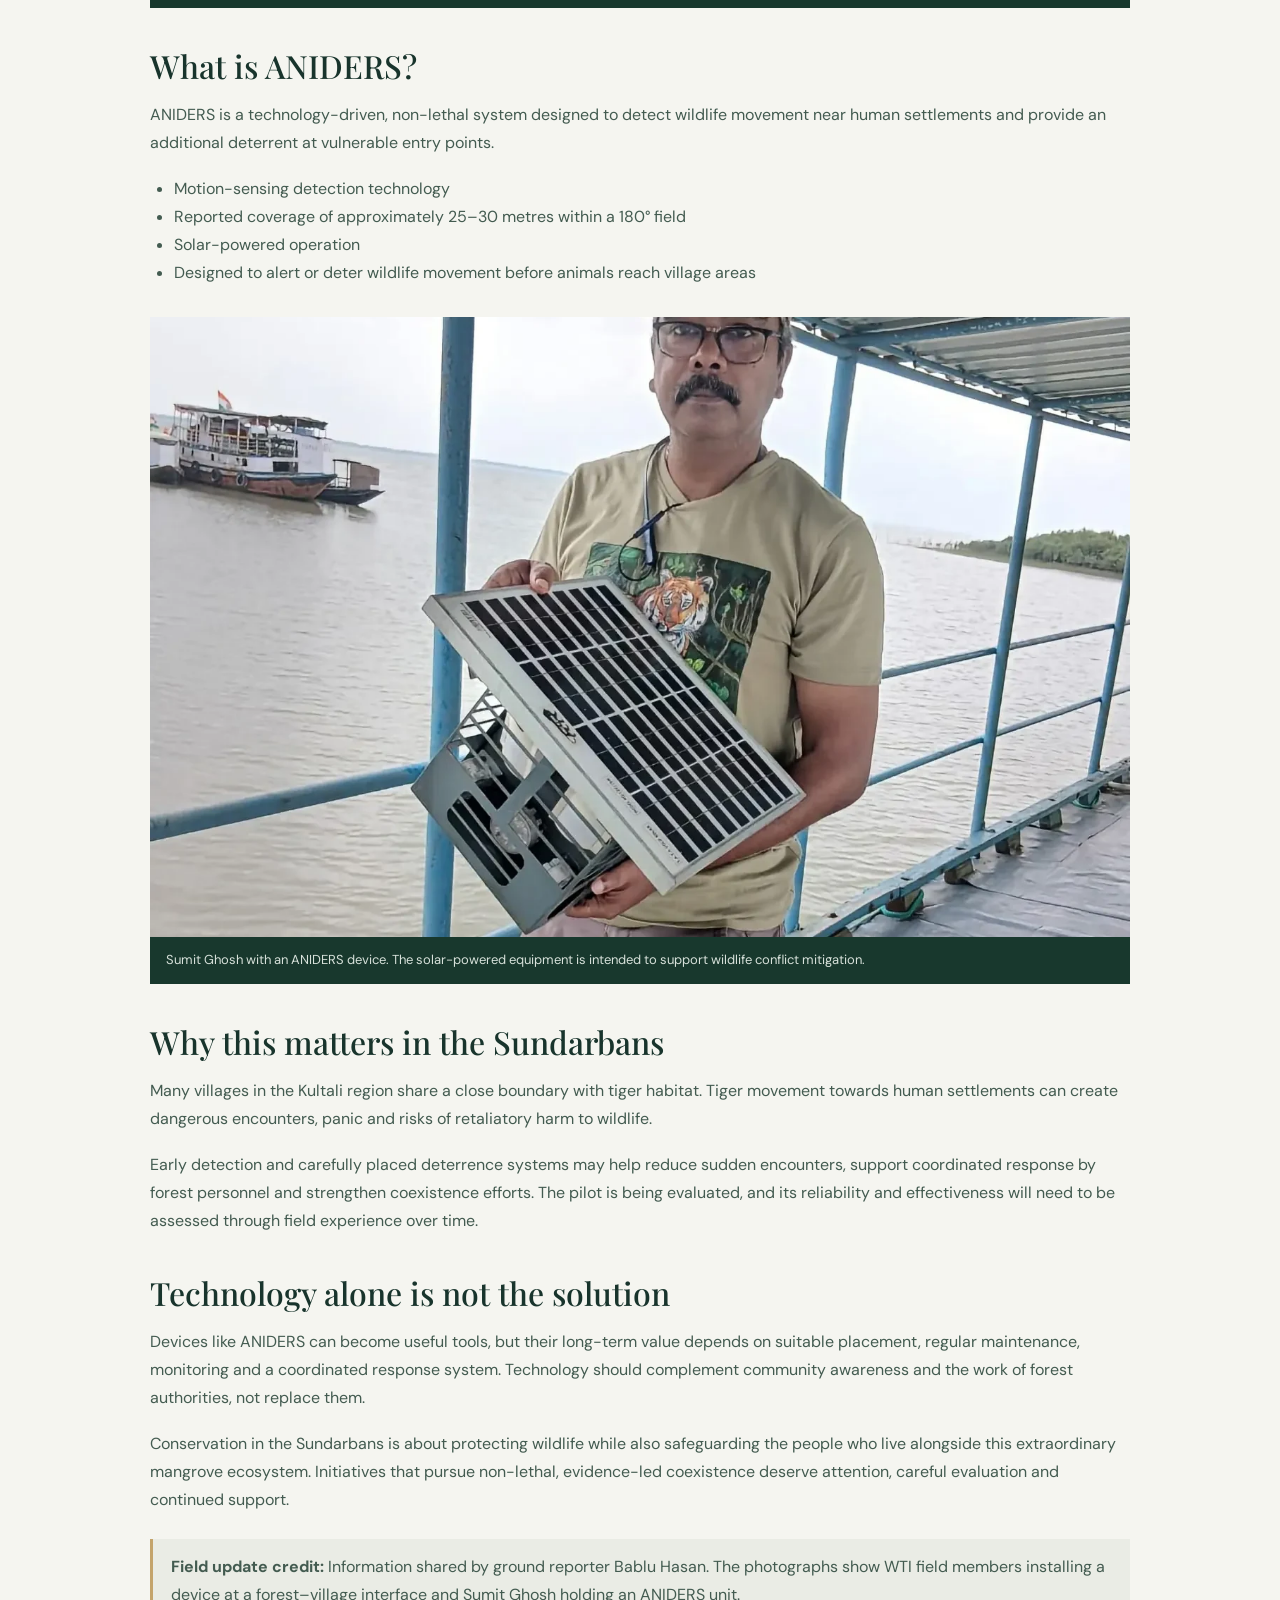
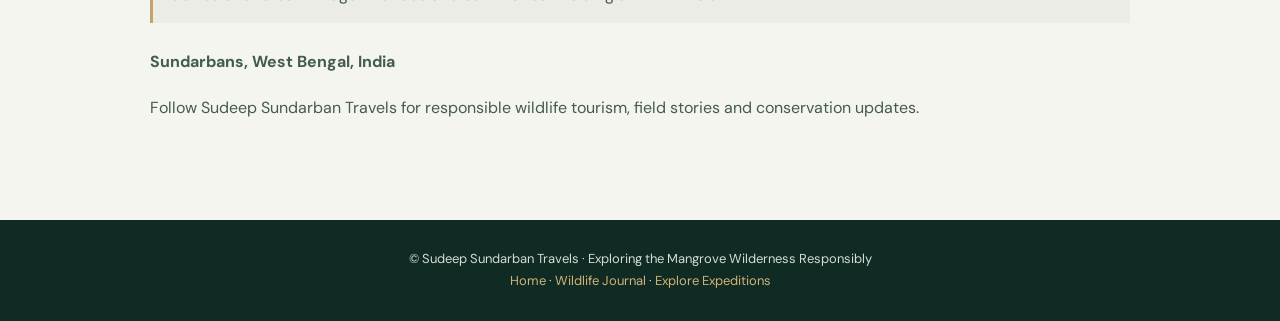
==== commit c1f49a73: "Lower ANIDERS hero text to reveal monitoring device" ====
--- a/aniders-sundarbans-human-tiger-conflict.html
+++ b/aniders-sundarbans-human-tiger-conflict.html
@@ -23,7 +23,7 @@
 <link rel="preconnect" href="https://fonts.gstatic.com" crossorigin>
 <link href="https://fonts.googleapis.com/css2?family=DM+Sans:wght@400;500;600;700&family=Playfair+Display:wght@400;500;600;700&display=swap" rel="stylesheet">
 <style>
-*{box-sizing:border-box;margin:0;padding:0}body{background:#f5f5f0;color:#18342c;font-family:'DM Sans',sans-serif;line-height:1.75}a{color:inherit;text-decoration:none}.wrap{width:min(980px,92%);margin:auto}.nav{background:#102b24;color:#e8eee9;padding:18px 0}.nav .wrap{display:flex;justify-content:space-between;gap:20px;align-items:center;width:96%;margin-left:2%;margin-right:2%}.brand{font-weight:700;letter-spacing:1px}.nav a:last-child{color:#d0b278;font-size:14px}.hero{position:relative;background:#18382d url('Bengal_Tiger_Beside_Mangrove_Monitoring_Fence.webp') center 42%/cover no-repeat;color:#fff;padding:52px 0 70px;min-height:620px;display:flex;align-items:flex-end}.hero:before{content:"";position:absolute;inset:0;background:linear-gradient(180deg,rgba(8,22,16,.45) 0%,rgba(8,22,16,.30) 28%,rgba(8,22,16,.86) 100%)}.hero .wrap{position:relative;z-index:1;width:48%;margin-left:auto;margin-right:2%;text-align:left}.brand{display:flex;align-items:center;gap:12px}.brand-logo{width:42px;height:42px;object-fit:contain;display:block}.hero h1{text-shadow:0 2px 14px rgba(0,0,0,.5)}.eyebrow{font-size:11px;letter-spacing:3px;text-transform:uppercase;color:#d0b278;font-weight:700}.hero h1{font:500 clamp(34px,6vw,58px)/1.16 'Playfair Display',serif;margin:18px 0}.hero p{max-width:760px;color:#d1ddd5;font-size:17px}.article{padding:55px 0 80px}.article h2{font:500 32px/1.25 'Playfair Display',serif;margin:38px 0 15px}.article p{margin:0 0 18px;color:#435b50}.article ul{padding-left:24px;margin:0 0 22px;color:#435b50}.photo{margin:30px 0;background:#18382d}.photo img{display:block;width:100%;height:auto;max-height:620px;object-fit:cover}.photo figcaption{padding:12px 16px;color:#d7e1da;font-size:13px}.note{border-left:3px solid #c4a46c;padding:14px 18px;background:#eaece5;color:#435b50;margin:25px 0}.footer{background:#102b24;color:#d1ddd5;padding:28px 0;text-align:center;font-size:13px}.footer a{color:#d1b276}@media(max-width:600px){.hero{padding:40px 0 48px;min-height:460px}.hero .wrap{width:96%;margin-left:2%;margin-right:2%}.brand-logo{width:34px;height:34px}.brand{gap:8px;font-size:13px}.article{padding:38px 0 60px}.article h2{font-size:27px}.nav .wrap{flex-wrap:wrap}}
+*{box-sizing:border-box;margin:0;padding:0}body{background:#f5f5f0;color:#18342c;font-family:'DM Sans',sans-serif;line-height:1.75}a{color:inherit;text-decoration:none}.wrap{width:min(980px,92%);margin:auto}.nav{background:#102b24;color:#e8eee9;padding:18px 0}.nav .wrap{display:flex;justify-content:space-between;gap:20px;align-items:center;width:96%;margin-left:2%;margin-right:2%}.brand{font-weight:700;letter-spacing:1px}.nav a:last-child{color:#d0b278;font-size:14px}.hero{position:relative;background:#18382d url('Bengal_Tiger_Beside_Mangrove_Monitoring_Fence.webp') center 42%/cover no-repeat;color:#fff;padding:52px 0 24px;min-height:620px;display:flex;align-items:flex-end}.hero:before{content:"";position:absolute;inset:0;background:linear-gradient(180deg,rgba(8,22,16,.45) 0%,rgba(8,22,16,.30) 28%,rgba(8,22,16,.86) 100%)}.hero .wrap{position:relative;z-index:1;width:48%;margin-left:auto;margin-right:2%;text-align:left;transform:translateY(28px)}.brand{display:flex;align-items:center;gap:12px}.brand-logo{width:42px;height:42px;object-fit:contain;display:block}.hero h1{text-shadow:0 2px 14px rgba(0,0,0,.5)}.eyebrow{font-size:11px;letter-spacing:3px;text-transform:uppercase;color:#d0b278;font-weight:700}.hero h1{font:500 clamp(34px,6vw,58px)/1.16 'Playfair Display',serif;margin:18px 0}.hero p{max-width:760px;color:#d1ddd5;font-size:17px}.article{padding:55px 0 80px}.article h2{font:500 32px/1.25 'Playfair Display',serif;margin:38px 0 15px}.article p{margin:0 0 18px;color:#435b50}.article ul{padding-left:24px;margin:0 0 22px;color:#435b50}.photo{margin:30px 0;background:#18382d}.photo img{display:block;width:100%;height:auto;max-height:620px;object-fit:cover}.photo figcaption{padding:12px 16px;color:#d7e1da;font-size:13px}.note{border-left:3px solid #c4a46c;padding:14px 18px;background:#eaece5;color:#435b50;margin:25px 0}.footer{background:#102b24;color:#d1ddd5;padding:28px 0;text-align:center;font-size:13px}.footer a{color:#d1b276}@media(max-width:600px){.hero{padding:40px 0 48px;min-height:460px}.hero .wrap{width:96%;margin-left:2%;margin-right:2%}.brand-logo{width:34px;height:34px}.brand{gap:8px;font-size:13px}.article{padding:38px 0 60px}.article h2{font-size:27px}.nav .wrap{flex-wrap:wrap}}
 </style>
 <script type="application/ld+json">
 {"@context":"https://schema.org","@type":"Article","headline":"Smart Solar-Powered ANIDERS Devices Introduced in the Sundarbans to Mitigate Human–Tiger Conflict","description":"A field update on solar-powered wildlife detection and deterrence devices deployed near vulnerable forest–village interfaces in the Sundarbans.","author":{"@type":"Organization","name":"Sudeep Sundarban Travels"},"publisher":{"@type":"Organization","name":"Sudeep Sundarban Travels"},"image":["https://wildmaniacsst-cell.github.io/sudeep-sundarban-travels/aniders_sundarbans_1.webp","https://wildmaniacsst-cell.github.io/sudeep-sundarban-travels/aniders_sundarbans_2.webp"],"mainEntityOfPage":"https://wildmaniacsst-cell.github.io/sudeep-sundarban-travels/aniders-sundarbans-human-tiger-conflict.html"}
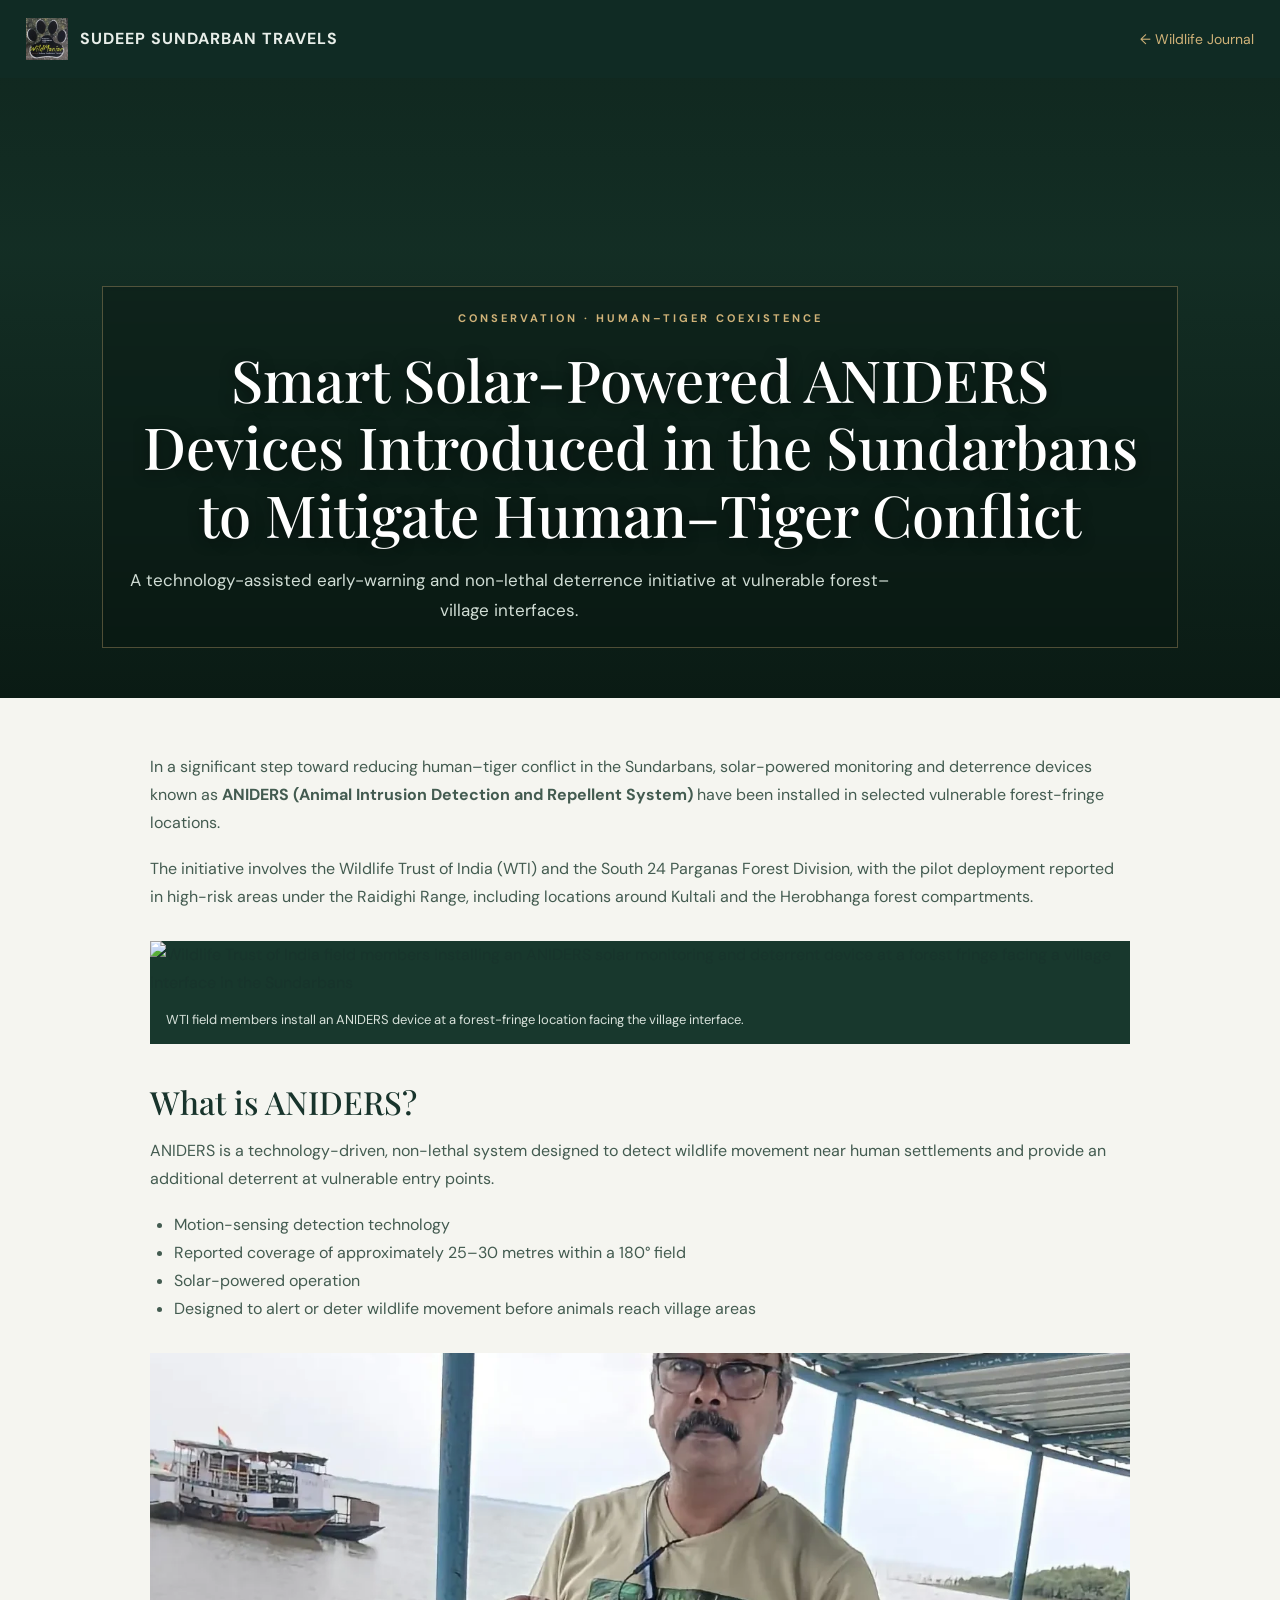
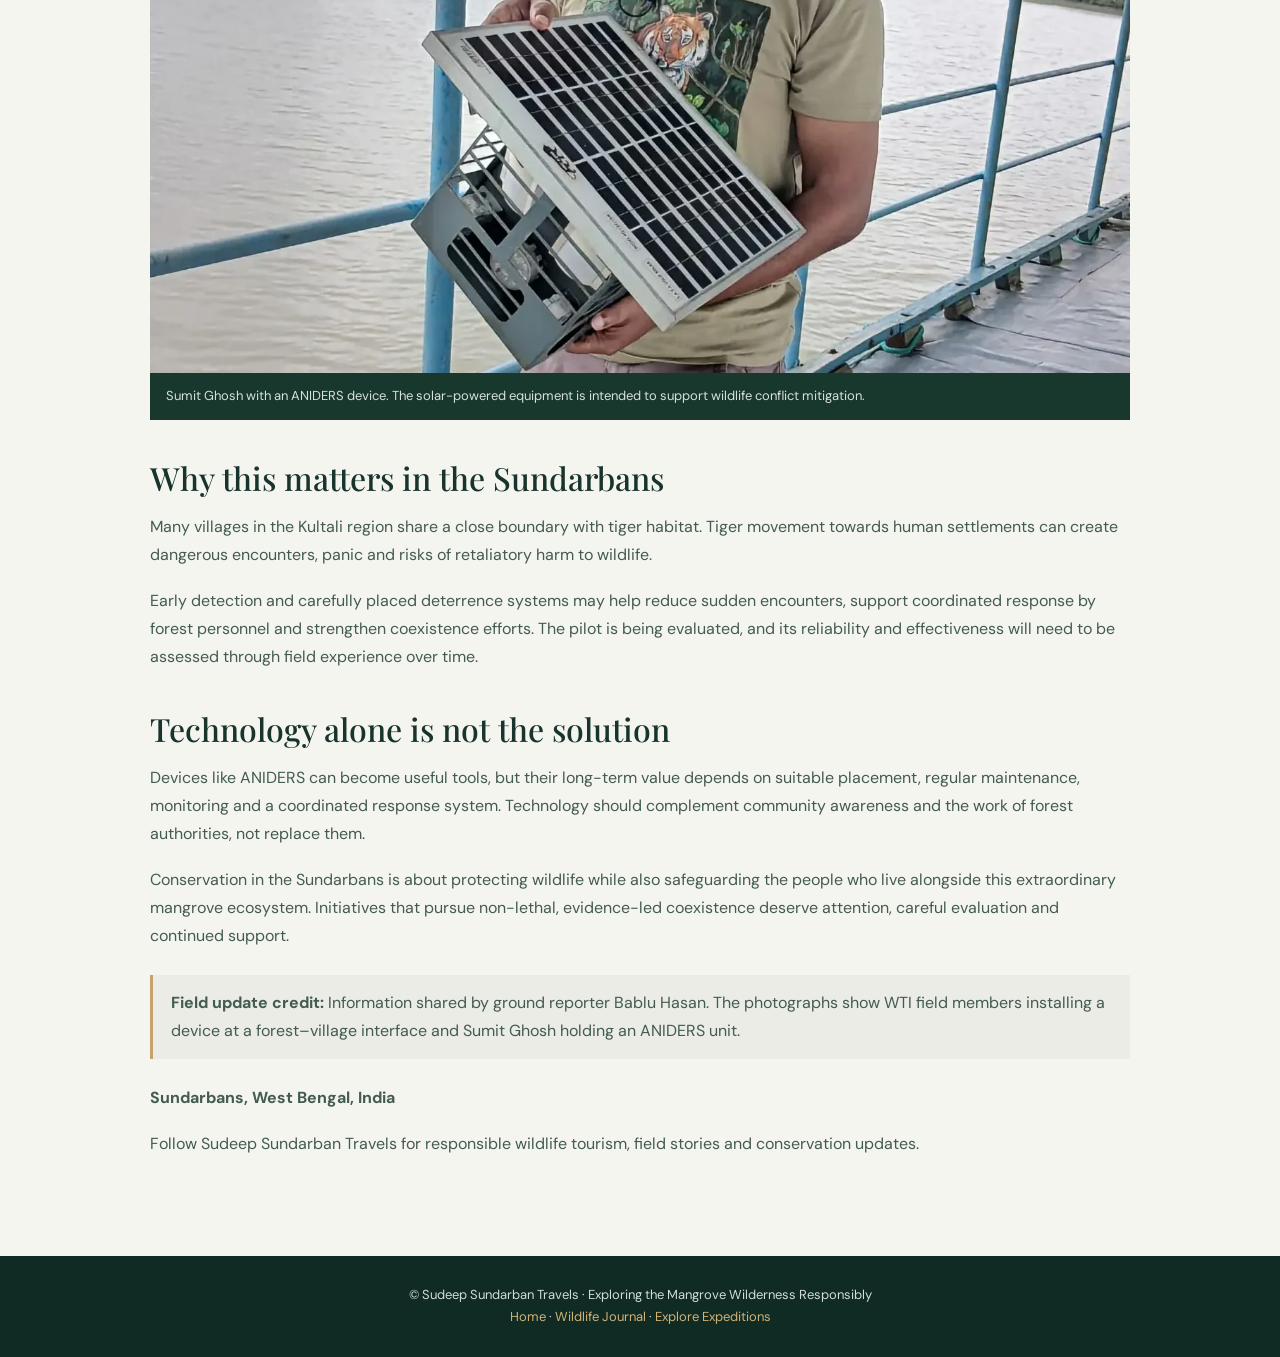
==== commit 4ae72781: "Replace ANIDERS article hero image and reposition text" ====
--- a/aniders-sundarbans-human-tiger-conflict.html
+++ b/aniders-sundarbans-human-tiger-conflict.html
@@ -13,20 +13,20 @@
 <meta property="og:description" content="A field update on ANIDERS solar-powered wildlife detection and deterrence devices installed near vulnerable forest–village interfaces.">
 <meta property="og:type" content="article">
 <meta property="og:site_name" content="Sudeep Sundarban Travels">
-<meta property="og:image" content="https://wildmaniacsst-cell.github.io/sudeep-sundarban-travels/aniders_sundarbans_1.webp">
+<meta property="og:image" content="https://wildmaniacsst-cell.github.io/sudeep-sundarban-travels/Twilight_Tiger_ANIDERS_Twilight.webp">
 <meta property="og:url" content="https://wildmaniacsst-cell.github.io/sudeep-sundarban-travels/aniders-sundarbans-human-tiger-conflict.html">
 <meta name="twitter:card" content="summary_large_image">
 <meta name="twitter:title" content="ANIDERS in the Sundarbans: Technology for Coexistence">
 <meta name="twitter:description" content="Solar-powered early detection and non-lethal deterrence at vulnerable forest–village interfaces.">
-<meta name="twitter:image" content="https://wildmaniacsst-cell.github.io/sudeep-sundarban-travels/aniders_sundarbans_1.webp">
+<meta name="twitter:image" content="https://wildmaniacsst-cell.github.io/sudeep-sundarban-travels/Twilight_Tiger_ANIDERS_Twilight.webp">
 <link rel="preconnect" href="https://fonts.googleapis.com">
 <link rel="preconnect" href="https://fonts.gstatic.com" crossorigin>
 <link href="https://fonts.googleapis.com/css2?family=DM+Sans:wght@400;500;600;700&family=Playfair+Display:wght@400;500;600;700&display=swap" rel="stylesheet">
 <style>
-*{box-sizing:border-box;margin:0;padding:0}body{background:#f5f5f0;color:#18342c;font-family:'DM Sans',sans-serif;line-height:1.75}a{color:inherit;text-decoration:none}.wrap{width:min(980px,92%);margin:auto}.nav{background:#102b24;color:#e8eee9;padding:18px 0}.nav .wrap{display:flex;justify-content:space-between;gap:20px;align-items:center;width:96%;margin-left:2%;margin-right:2%}.brand{font-weight:700;letter-spacing:1px}.nav a:last-child{color:#d0b278;font-size:14px}.hero{position:relative;background:#18382d url('Bengal_Tiger_Beside_Mangrove_Monitoring_Fence.webp') center 42%/cover no-repeat;color:#fff;padding:52px 0 24px;min-height:620px;display:flex;align-items:flex-end}.hero:before{content:"";position:absolute;inset:0;background:linear-gradient(180deg,rgba(8,22,16,.45) 0%,rgba(8,22,16,.30) 28%,rgba(8,22,16,.86) 100%)}.hero .wrap{position:relative;z-index:1;width:48%;margin-left:auto;margin-right:2%;text-align:left;transform:translateY(28px)}.brand{display:flex;align-items:center;gap:12px}.brand-logo{width:42px;height:42px;object-fit:contain;display:block}.hero h1{text-shadow:0 2px 14px rgba(0,0,0,.5)}.eyebrow{font-size:11px;letter-spacing:3px;text-transform:uppercase;color:#d0b278;font-weight:700}.hero h1{font:500 clamp(34px,6vw,58px)/1.16 'Playfair Display',serif;margin:18px 0}.hero p{max-width:760px;color:#d1ddd5;font-size:17px}.article{padding:55px 0 80px}.article h2{font:500 32px/1.25 'Playfair Display',serif;margin:38px 0 15px}.article p{margin:0 0 18px;color:#435b50}.article ul{padding-left:24px;margin:0 0 22px;color:#435b50}.photo{margin:30px 0;background:#18382d}.photo img{display:block;width:100%;height:auto;max-height:620px;object-fit:cover}.photo figcaption{padding:12px 16px;color:#d7e1da;font-size:13px}.note{border-left:3px solid #c4a46c;padding:14px 18px;background:#eaece5;color:#435b50;margin:25px 0}.footer{background:#102b24;color:#d1ddd5;padding:28px 0;text-align:center;font-size:13px}.footer a{color:#d1b276}@media(max-width:600px){.hero{padding:40px 0 48px;min-height:460px}.hero .wrap{width:96%;margin-left:2%;margin-right:2%}.brand-logo{width:34px;height:34px}.brand{gap:8px;font-size:13px}.article{padding:38px 0 60px}.article h2{font-size:27px}.nav .wrap{flex-wrap:wrap}}
+*{box-sizing:border-box;margin:0;padding:0}body{background:#f5f5f0;color:#18342c;font-family:'DM Sans',sans-serif;line-height:1.75}a{color:inherit;text-decoration:none}.wrap{width:min(980px,92%);margin:auto}.nav{background:#102b24;color:#e8eee9;padding:18px 0}.nav .wrap{display:flex;justify-content:space-between;gap:20px;align-items:center;width:96%;margin-left:2%;margin-right:2%}.brand{font-weight:700;letter-spacing:1px}.nav a:last-child{color:#d0b278;font-size:14px}.hero{position:relative;background:#18382d url('Twilight_Tiger_ANIDERS_Twilight.webp') center 42%/cover no-repeat;color:#fff;padding:52px 0 24px;min-height:620px;display:flex;align-items:flex-end}.hero:before{content:"";position:absolute;inset:0;background:linear-gradient(180deg,rgba(8,22,16,.45) 0%,rgba(8,22,16,.30) 28%,rgba(8,22,16,.86) 100%)}.hero .wrap{position:relative;z-index:1;width:84%;margin:0 auto 2%;text-align:center;padding:22px 26px;background:rgba(8,22,16,.38);border:1px solid rgba(208,178,120,.35);backdrop-filter:blur(2px)}.brand{display:flex;align-items:center;gap:12px}.brand-logo{width:42px;height:42px;object-fit:contain;display:block}.hero h1{text-shadow:0 2px 14px rgba(0,0,0,.5)}.eyebrow{font-size:11px;letter-spacing:3px;text-transform:uppercase;color:#d0b278;font-weight:700}.hero h1{font:500 clamp(34px,6vw,58px)/1.16 'Playfair Display',serif;margin:18px 0}.hero p{max-width:760px;color:#d1ddd5;font-size:17px}.article{padding:55px 0 80px}.article h2{font:500 32px/1.25 'Playfair Display',serif;margin:38px 0 15px}.article p{margin:0 0 18px;color:#435b50}.article ul{padding-left:24px;margin:0 0 22px;color:#435b50}.photo{margin:30px 0;background:#18382d}.photo img{display:block;width:100%;height:auto;max-height:620px;object-fit:cover}.photo figcaption{padding:12px 16px;color:#d7e1da;font-size:13px}.note{border-left:3px solid #c4a46c;padding:14px 18px;background:#eaece5;color:#435b50;margin:25px 0}.footer{background:#102b24;color:#d1ddd5;padding:28px 0;text-align:center;font-size:13px}.footer a{color:#d1b276}@media(max-width:600px){.hero{padding:40px 0 22px;min-height:460px}.hero .wrap{width:94%;margin:0 auto 2%;padding:16px 14px}.brand-logo{width:34px;height:34px}.brand{gap:8px;font-size:13px}.article{padding:38px 0 60px}.article h2{font-size:27px}.nav .wrap{flex-wrap:wrap}}
 </style>
 <script type="application/ld+json">
-{"@context":"https://schema.org","@type":"Article","headline":"Smart Solar-Powered ANIDERS Devices Introduced in the Sundarbans to Mitigate Human–Tiger Conflict","description":"A field update on solar-powered wildlife detection and deterrence devices deployed near vulnerable forest–village interfaces in the Sundarbans.","author":{"@type":"Organization","name":"Sudeep Sundarban Travels"},"publisher":{"@type":"Organization","name":"Sudeep Sundarban Travels"},"image":["https://wildmaniacsst-cell.github.io/sudeep-sundarban-travels/aniders_sundarbans_1.webp","https://wildmaniacsst-cell.github.io/sudeep-sundarban-travels/aniders_sundarbans_2.webp"],"mainEntityOfPage":"https://wildmaniacsst-cell.github.io/sudeep-sundarban-travels/aniders-sundarbans-human-tiger-conflict.html"}
+{"@context":"https://schema.org","@type":"Article","headline":"Smart Solar-Powered ANIDERS Devices Introduced in the Sundarbans to Mitigate Human–Tiger Conflict","description":"A field update on solar-powered wildlife detection and deterrence devices deployed near vulnerable forest–village interfaces in the Sundarbans.","author":{"@type":"Organization","name":"Sudeep Sundarban Travels"},"publisher":{"@type":"Organization","name":"Sudeep Sundarban Travels"},"image":["https://wildmaniacsst-cell.github.io/sudeep-sundarban-travels/Twilight_Tiger_ANIDERS_Twilight.webp","https://wildmaniacsst-cell.github.io/sudeep-sundarban-travels/aniders_sundarbans_2.webp"],"mainEntityOfPage":"https://wildmaniacsst-cell.github.io/sudeep-sundarban-travels/aniders-sundarbans-human-tiger-conflict.html"}
 </script>
 </head>
 <body>
@@ -35,7 +35,7 @@
 <main class="article"><div class="wrap">
 <p>In a significant step toward reducing human–tiger conflict in the Sundarbans, solar-powered monitoring and deterrence devices known as <strong>ANIDERS (Animal Intrusion Detection and Repellent System)</strong> have been installed in selected vulnerable forest-fringe locations.</p>
 <p>The initiative involves the Wildlife Trust of India (WTI) and the South 24 Parganas Forest Division, with the pilot deployment reported in high-risk areas under the Raidighi Range, including locations around Kultali and the Herobhanga forest compartments.</p>
-<figure class="photo"><img src="aniders_sundarbans_1.webp" alt="Wildlife Trust of India field members installing an ANIDERS solar monitoring and deterrent device at a forest fringe facing a village interface in the Sundarbans" loading="lazy" decoding="async"><figcaption>WTI field members install an ANIDERS device at a forest-fringe location facing the village interface.</figcaption></figure>
+<figure class="photo"><img src="Twilight_Tiger_ANIDERS_Twilight.webp" alt="Wildlife Trust of India field members installing an ANIDERS solar monitoring and deterrent device at a forest fringe facing a village interface in the Sundarbans" loading="lazy" decoding="async"><figcaption>WTI field members install an ANIDERS device at a forest-fringe location facing the village interface.</figcaption></figure>
 <h2>What is ANIDERS?</h2>
 <p>ANIDERS is a technology-driven, non-lethal system designed to detect wildlife movement near human settlements and provide an additional deterrent at vulnerable entry points.</p>
 <ul><li>Motion-sensing detection technology</li><li>Reported coverage of approximately 25–30 metres within a 180° field</li><li>Solar-powered operation</li><li>Designed to alert or deter wildlife movement before animals reach village areas</li></ul>
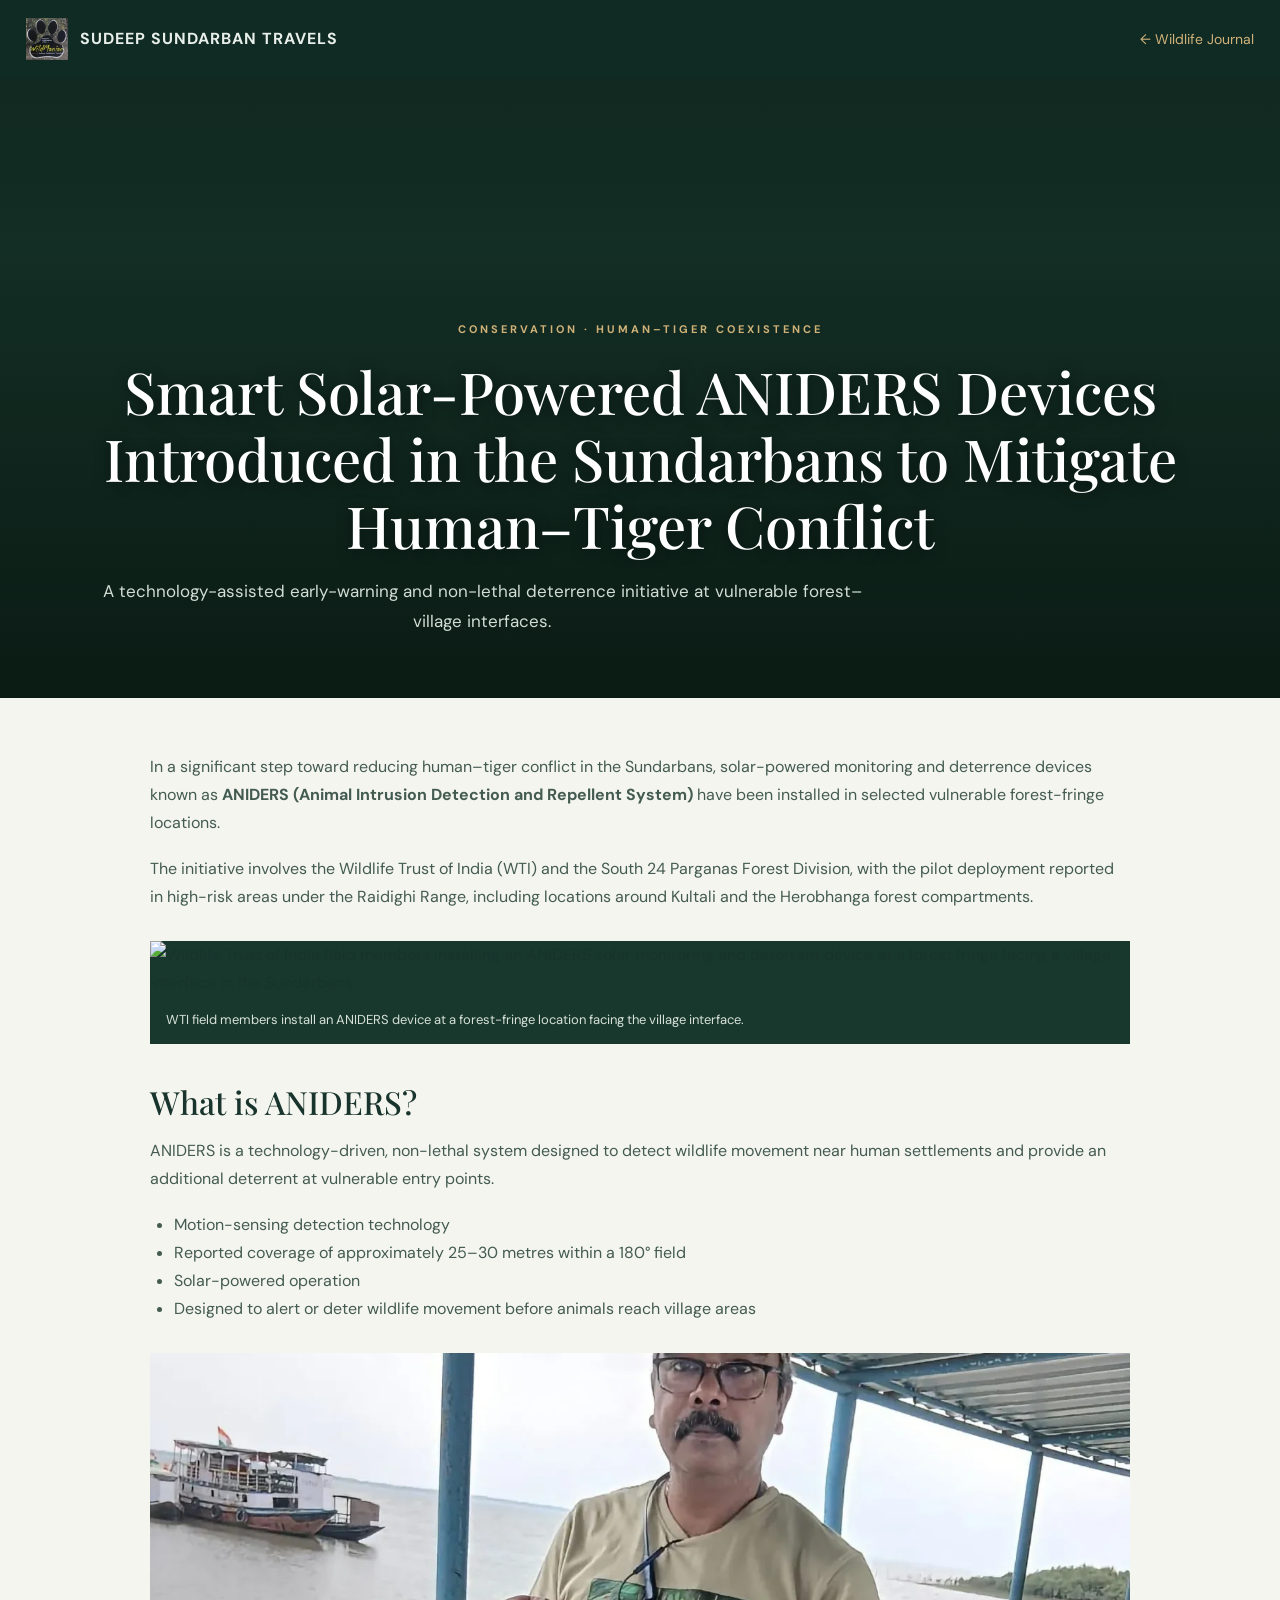
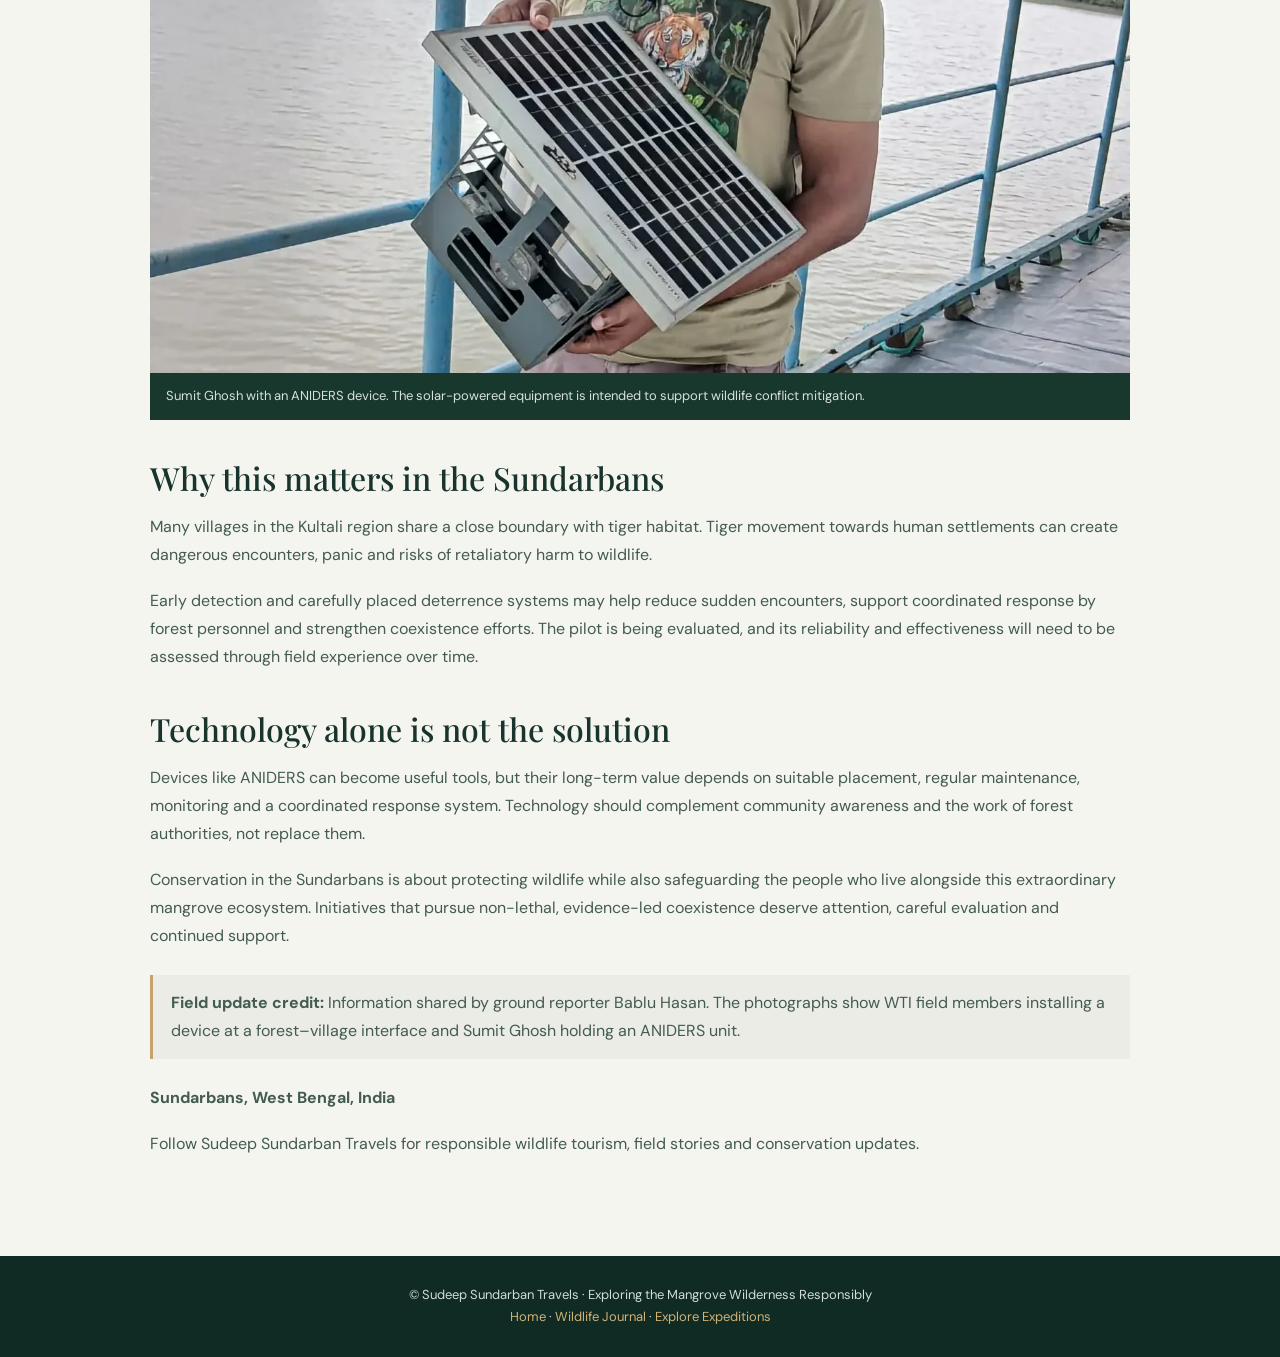
==== commit d2769517: "Remove hero text box and position text in lower image area" ====
--- a/aniders-sundarbans-human-tiger-conflict.html
+++ b/aniders-sundarbans-human-tiger-conflict.html
@@ -23,7 +23,7 @@
 <link rel="preconnect" href="https://fonts.gstatic.com" crossorigin>
 <link href="https://fonts.googleapis.com/css2?family=DM+Sans:wght@400;500;600;700&family=Playfair+Display:wght@400;500;600;700&display=swap" rel="stylesheet">
 <style>
-*{box-sizing:border-box;margin:0;padding:0}body{background:#f5f5f0;color:#18342c;font-family:'DM Sans',sans-serif;line-height:1.75}a{color:inherit;text-decoration:none}.wrap{width:min(980px,92%);margin:auto}.nav{background:#102b24;color:#e8eee9;padding:18px 0}.nav .wrap{display:flex;justify-content:space-between;gap:20px;align-items:center;width:96%;margin-left:2%;margin-right:2%}.brand{font-weight:700;letter-spacing:1px}.nav a:last-child{color:#d0b278;font-size:14px}.hero{position:relative;background:#18382d url('Twilight_Tiger_ANIDERS_Twilight.webp') center 42%/cover no-repeat;color:#fff;padding:52px 0 24px;min-height:620px;display:flex;align-items:flex-end}.hero:before{content:"";position:absolute;inset:0;background:linear-gradient(180deg,rgba(8,22,16,.45) 0%,rgba(8,22,16,.30) 28%,rgba(8,22,16,.86) 100%)}.hero .wrap{position:relative;z-index:1;width:84%;margin:0 auto 2%;text-align:center;padding:22px 26px;background:rgba(8,22,16,.38);border:1px solid rgba(208,178,120,.35);backdrop-filter:blur(2px)}.brand{display:flex;align-items:center;gap:12px}.brand-logo{width:42px;height:42px;object-fit:contain;display:block}.hero h1{text-shadow:0 2px 14px rgba(0,0,0,.5)}.eyebrow{font-size:11px;letter-spacing:3px;text-transform:uppercase;color:#d0b278;font-weight:700}.hero h1{font:500 clamp(34px,6vw,58px)/1.16 'Playfair Display',serif;margin:18px 0}.hero p{max-width:760px;color:#d1ddd5;font-size:17px}.article{padding:55px 0 80px}.article h2{font:500 32px/1.25 'Playfair Display',serif;margin:38px 0 15px}.article p{margin:0 0 18px;color:#435b50}.article ul{padding-left:24px;margin:0 0 22px;color:#435b50}.photo{margin:30px 0;background:#18382d}.photo img{display:block;width:100%;height:auto;max-height:620px;object-fit:cover}.photo figcaption{padding:12px 16px;color:#d7e1da;font-size:13px}.note{border-left:3px solid #c4a46c;padding:14px 18px;background:#eaece5;color:#435b50;margin:25px 0}.footer{background:#102b24;color:#d1ddd5;padding:28px 0;text-align:center;font-size:13px}.footer a{color:#d1b276}@media(max-width:600px){.hero{padding:40px 0 22px;min-height:460px}.hero .wrap{width:94%;margin:0 auto 2%;padding:16px 14px}.brand-logo{width:34px;height:34px}.brand{gap:8px;font-size:13px}.article{padding:38px 0 60px}.article h2{font-size:27px}.nav .wrap{flex-wrap:wrap}}
+*{box-sizing:border-box;margin:0;padding:0}body{background:#f5f5f0;color:#18342c;font-family:'DM Sans',sans-serif;line-height:1.75}a{color:inherit;text-decoration:none}.wrap{width:min(980px,92%);margin:auto}.nav{background:#102b24;color:#e8eee9;padding:18px 0}.nav .wrap{display:flex;justify-content:space-between;gap:20px;align-items:center;width:96%;margin-left:2%;margin-right:2%}.brand{font-weight:700;letter-spacing:1px}.nav a:last-child{color:#d0b278;font-size:14px}.hero{position:relative;background:#18382d url('Twilight_Tiger_ANIDERS_Twilight.webp') center 42%/cover no-repeat;color:#fff;padding:52px 0 24px;min-height:620px;display:flex;align-items:flex-end}.hero:before{content:"";position:absolute;inset:0;background:linear-gradient(180deg,rgba(8,22,16,.45) 0%,rgba(8,22,16,.30) 28%,rgba(8,22,16,.86) 100%)}.hero .wrap{position:relative;z-index:1;width:84%;margin:0 auto 1.5%;text-align:center;padding:12px 0 18px;background:transparent;border:0;backdrop-filter:none}.brand{display:flex;align-items:center;gap:12px}.brand-logo{width:42px;height:42px;object-fit:contain;display:block}.hero h1{text-shadow:0 2px 14px rgba(0,0,0,.5)}.eyebrow{font-size:11px;letter-spacing:3px;text-transform:uppercase;color:#d0b278;font-weight:700}.hero h1{font:500 clamp(34px,6vw,58px)/1.16 'Playfair Display',serif;margin:18px 0}.hero p{max-width:760px;color:#d1ddd5;font-size:17px}.article{padding:55px 0 80px}.article h2{font:500 32px/1.25 'Playfair Display',serif;margin:38px 0 15px}.article p{margin:0 0 18px;color:#435b50}.article ul{padding-left:24px;margin:0 0 22px;color:#435b50}.photo{margin:30px 0;background:#18382d}.photo img{display:block;width:100%;height:auto;max-height:620px;object-fit:cover}.photo figcaption{padding:12px 16px;color:#d7e1da;font-size:13px}.note{border-left:3px solid #c4a46c;padding:14px 18px;background:#eaece5;color:#435b50;margin:25px 0}.footer{background:#102b24;color:#d1ddd5;padding:28px 0;text-align:center;font-size:13px}.footer a{color:#d1b276}@media(max-width:600px){.hero{padding:40px 0 22px;min-height:460px}.hero .wrap{width:94%;margin:0 auto 1.5%;padding:10px 8px}.brand-logo{width:34px;height:34px}.brand{gap:8px;font-size:13px}.article{padding:38px 0 60px}.article h2{font-size:27px}.nav .wrap{flex-wrap:wrap}}
 </style>
 <script type="application/ld+json">
 {"@context":"https://schema.org","@type":"Article","headline":"Smart Solar-Powered ANIDERS Devices Introduced in the Sundarbans to Mitigate Human–Tiger Conflict","description":"A field update on solar-powered wildlife detection and deterrence devices deployed near vulnerable forest–village interfaces in the Sundarbans.","author":{"@type":"Organization","name":"Sudeep Sundarban Travels"},"publisher":{"@type":"Organization","name":"Sudeep Sundarban Travels"},"image":["https://wildmaniacsst-cell.github.io/sudeep-sundarban-travels/Twilight_Tiger_ANIDERS_Twilight.webp","https://wildmaniacsst-cell.github.io/sudeep-sundarban-travels/aniders_sundarbans_2.webp"],"mainEntityOfPage":"https://wildmaniacsst-cell.github.io/sudeep-sundarban-travels/aniders-sundarbans-human-tiger-conflict.html"}
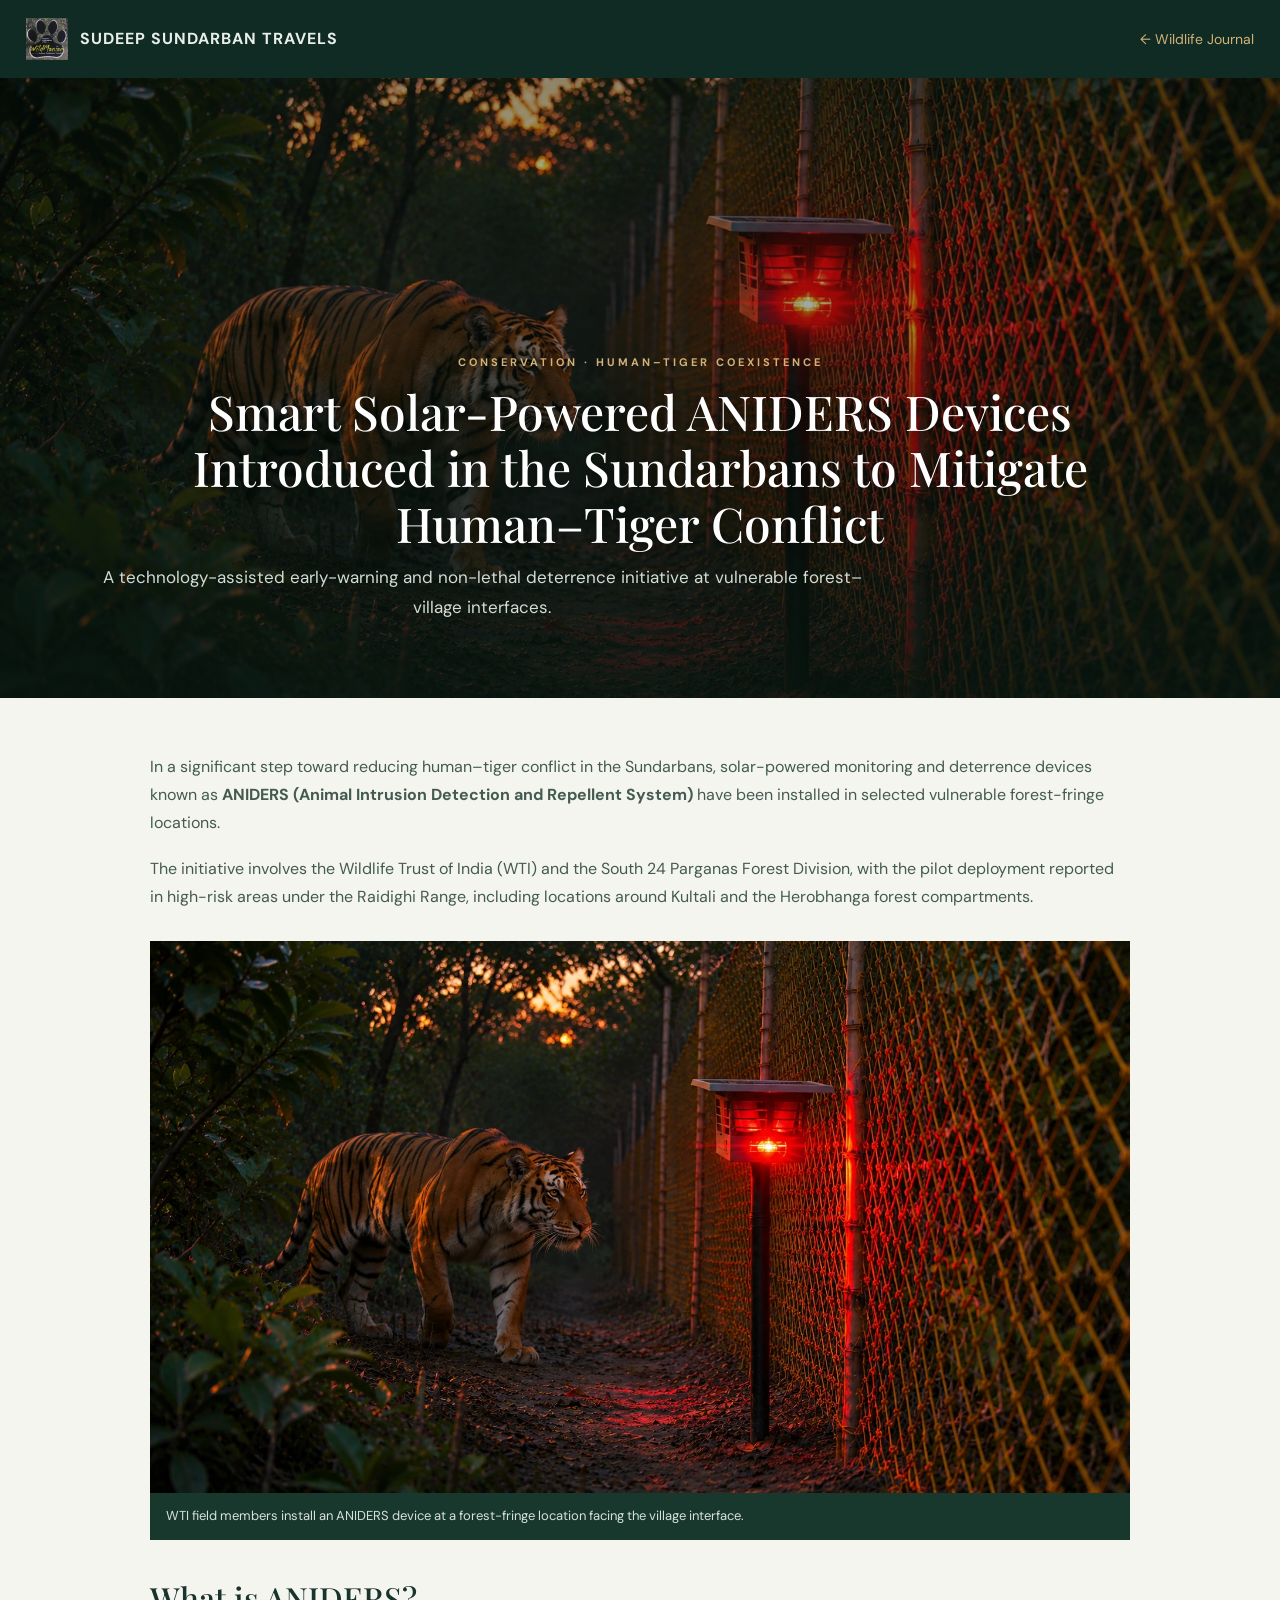
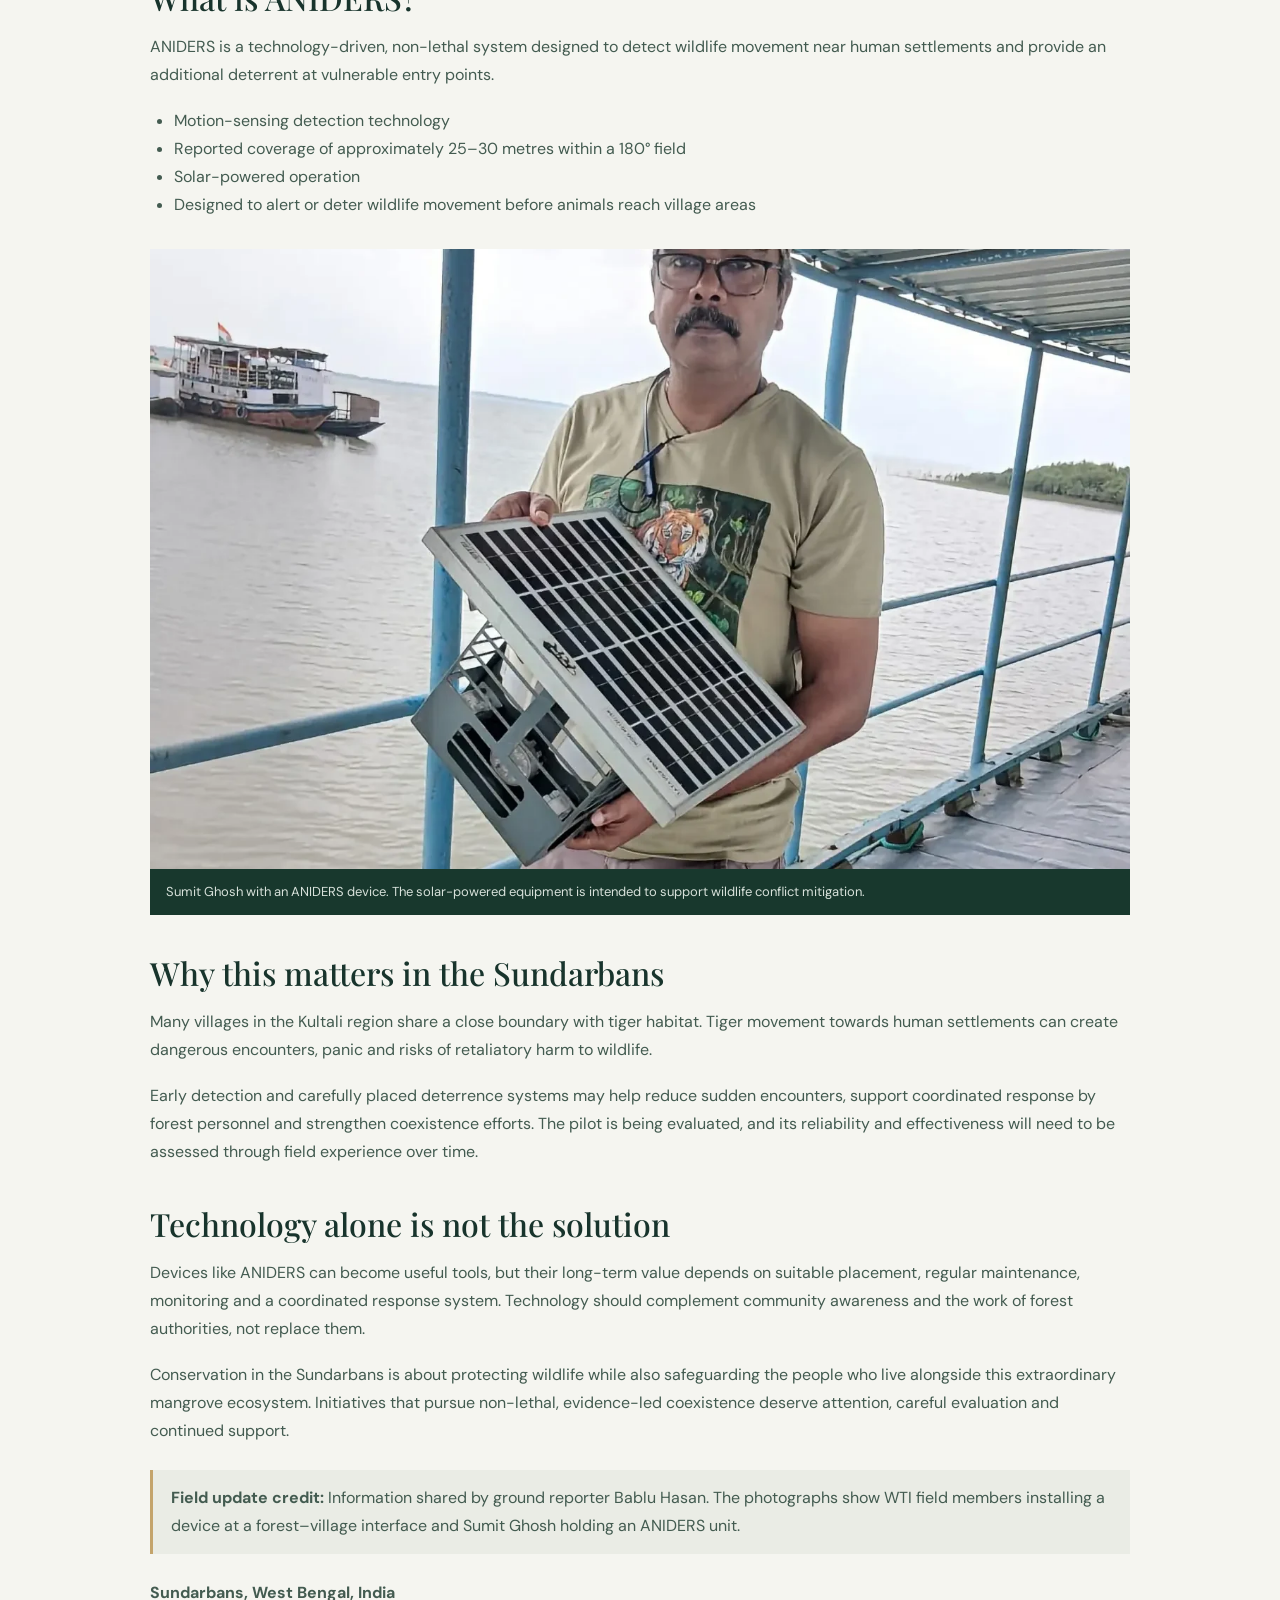
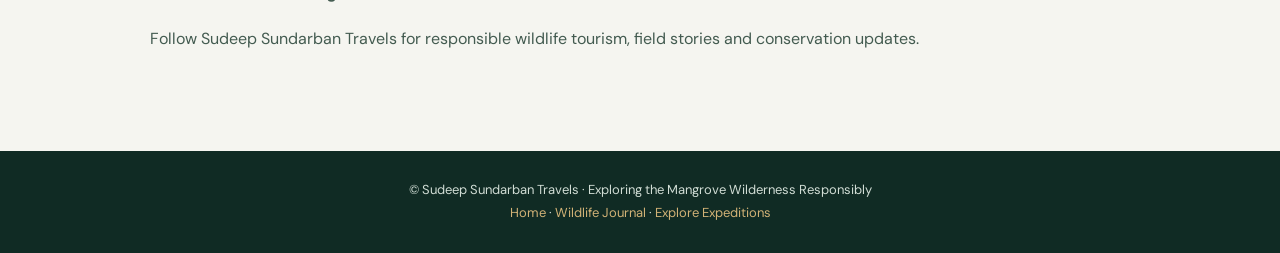
==== commit de5e9569: "Correct ANIDERS hero text placement and remove doodle rectangle styling" ====
--- a/aniders-sundarbans-human-tiger-conflict.html
+++ b/aniders-sundarbans-human-tiger-conflict.html
@@ -23,7 +23,7 @@
 <link rel="preconnect" href="https://fonts.gstatic.com" crossorigin>
 <link href="https://fonts.googleapis.com/css2?family=DM+Sans:wght@400;500;600;700&family=Playfair+Display:wght@400;500;600;700&display=swap" rel="stylesheet">
 <style>
-*{box-sizing:border-box;margin:0;padding:0}body{background:#f5f5f0;color:#18342c;font-family:'DM Sans',sans-serif;line-height:1.75}a{color:inherit;text-decoration:none}.wrap{width:min(980px,92%);margin:auto}.nav{background:#102b24;color:#e8eee9;padding:18px 0}.nav .wrap{display:flex;justify-content:space-between;gap:20px;align-items:center;width:96%;margin-left:2%;margin-right:2%}.brand{font-weight:700;letter-spacing:1px}.nav a:last-child{color:#d0b278;font-size:14px}.hero{position:relative;background:#18382d url('Twilight_Tiger_ANIDERS_Twilight.webp') center 42%/cover no-repeat;color:#fff;padding:52px 0 24px;min-height:620px;display:flex;align-items:flex-end}.hero:before{content:"";position:absolute;inset:0;background:linear-gradient(180deg,rgba(8,22,16,.45) 0%,rgba(8,22,16,.30) 28%,rgba(8,22,16,.86) 100%)}.hero .wrap{position:relative;z-index:1;width:84%;margin:0 auto 1.5%;text-align:center;padding:12px 0 18px;background:transparent;border:0;backdrop-filter:none}.brand{display:flex;align-items:center;gap:12px}.brand-logo{width:42px;height:42px;object-fit:contain;display:block}.hero h1{text-shadow:0 2px 14px rgba(0,0,0,.5)}.eyebrow{font-size:11px;letter-spacing:3px;text-transform:uppercase;color:#d0b278;font-weight:700}.hero h1{font:500 clamp(34px,6vw,58px)/1.16 'Playfair Display',serif;margin:18px 0}.hero p{max-width:760px;color:#d1ddd5;font-size:17px}.article{padding:55px 0 80px}.article h2{font:500 32px/1.25 'Playfair Display',serif;margin:38px 0 15px}.article p{margin:0 0 18px;color:#435b50}.article ul{padding-left:24px;margin:0 0 22px;color:#435b50}.photo{margin:30px 0;background:#18382d}.photo img{display:block;width:100%;height:auto;max-height:620px;object-fit:cover}.photo figcaption{padding:12px 16px;color:#d7e1da;font-size:13px}.note{border-left:3px solid #c4a46c;padding:14px 18px;background:#eaece5;color:#435b50;margin:25px 0}.footer{background:#102b24;color:#d1ddd5;padding:28px 0;text-align:center;font-size:13px}.footer a{color:#d1b276}@media(max-width:600px){.hero{padding:40px 0 22px;min-height:460px}.hero .wrap{width:94%;margin:0 auto 1.5%;padding:10px 8px}.brand-logo{width:34px;height:34px}.brand{gap:8px;font-size:13px}.article{padding:38px 0 60px}.article h2{font-size:27px}.nav .wrap{flex-wrap:wrap}}
+*{box-sizing:border-box;margin:0;padding:0}body{background:#f5f5f0;color:#18342c;font-family:'DM Sans',sans-serif;line-height:1.75}a{color:inherit;text-decoration:none}.wrap{width:min(980px,92%);margin:auto}.nav{background:#102b24;color:#e8eee9;padding:18px 0}.nav .wrap{display:flex;justify-content:space-between;gap:20px;align-items:center;width:96%;margin-left:2%;margin-right:2%}.brand{font-weight:700;letter-spacing:1px}.nav a:last-child{color:#d0b278;font-size:14px}.hero{position:relative;background:#18382d url('Twilight_Tiger_ANIDERS_Twilight.webp') center 42%/cover no-repeat;color:#fff;padding:52px 0 24px;min-height:620px;display:flex;align-items:flex-end}.hero:before{content:"";position:absolute;inset:0;background:linear-gradient(180deg,rgba(8,22,16,.45) 0%,rgba(8,22,16,.30) 28%,rgba(8,22,16,.86) 100%)}.hero .wrap{position:relative;z-index:1;width:84%;max-width:1120px;margin:0 auto 4%;text-align:center;padding:0;background:transparent;border:0;backdrop-filter:none}.brand{display:flex;align-items:center;gap:12px}.brand-logo{width:42px;height:42px;object-fit:contain;display:block}.hero h1{text-shadow:0 2px 14px rgba(0,0,0,.5)}.eyebrow{font-size:11px;letter-spacing:3px;text-transform:uppercase;color:#d0b278;font-weight:700}.hero h1{font:500 clamp(30px,4.2vw,48px)/1.16 'Playfair Display',serif;margin:12px 0}.hero p{max-width:760px;color:#d1ddd5;font-size:17px}.article{padding:55px 0 80px}.article h2{font:500 32px/1.25 'Playfair Display',serif;margin:38px 0 15px}.article p{margin:0 0 18px;color:#435b50}.article ul{padding-left:24px;margin:0 0 22px;color:#435b50}.photo{margin:30px 0;background:#18382d}.photo img{display:block;width:100%;height:auto;max-height:620px;object-fit:cover}.photo figcaption{padding:12px 16px;color:#d7e1da;font-size:13px}.note{border-left:3px solid #c4a46c;padding:14px 18px;background:#eaece5;color:#435b50;margin:25px 0}.footer{background:#102b24;color:#d1ddd5;padding:28px 0;text-align:center;font-size:13px}.footer a{color:#d1b276}@media(max-width:600px){.hero{padding:40px 0 22px;min-height:460px}.hero .wrap{width:94%;margin:0 auto 4%;padding:0}.brand-logo{width:34px;height:34px}.brand{gap:8px;font-size:13px}.article{padding:38px 0 60px}.article h2{font-size:27px}.nav .wrap{flex-wrap:wrap}}
 </style>
 <script type="application/ld+json">
 {"@context":"https://schema.org","@type":"Article","headline":"Smart Solar-Powered ANIDERS Devices Introduced in the Sundarbans to Mitigate Human–Tiger Conflict","description":"A field update on solar-powered wildlife detection and deterrence devices deployed near vulnerable forest–village interfaces in the Sundarbans.","author":{"@type":"Organization","name":"Sudeep Sundarban Travels"},"publisher":{"@type":"Organization","name":"Sudeep Sundarban Travels"},"image":["https://wildmaniacsst-cell.github.io/sudeep-sundarban-travels/Twilight_Tiger_ANIDERS_Twilight.webp","https://wildmaniacsst-cell.github.io/sudeep-sundarban-travels/aniders_sundarbans_2.webp"],"mainEntityOfPage":"https://wildmaniacsst-cell.github.io/sudeep-sundarban-travels/aniders-sundarbans-human-tiger-conflict.html"}
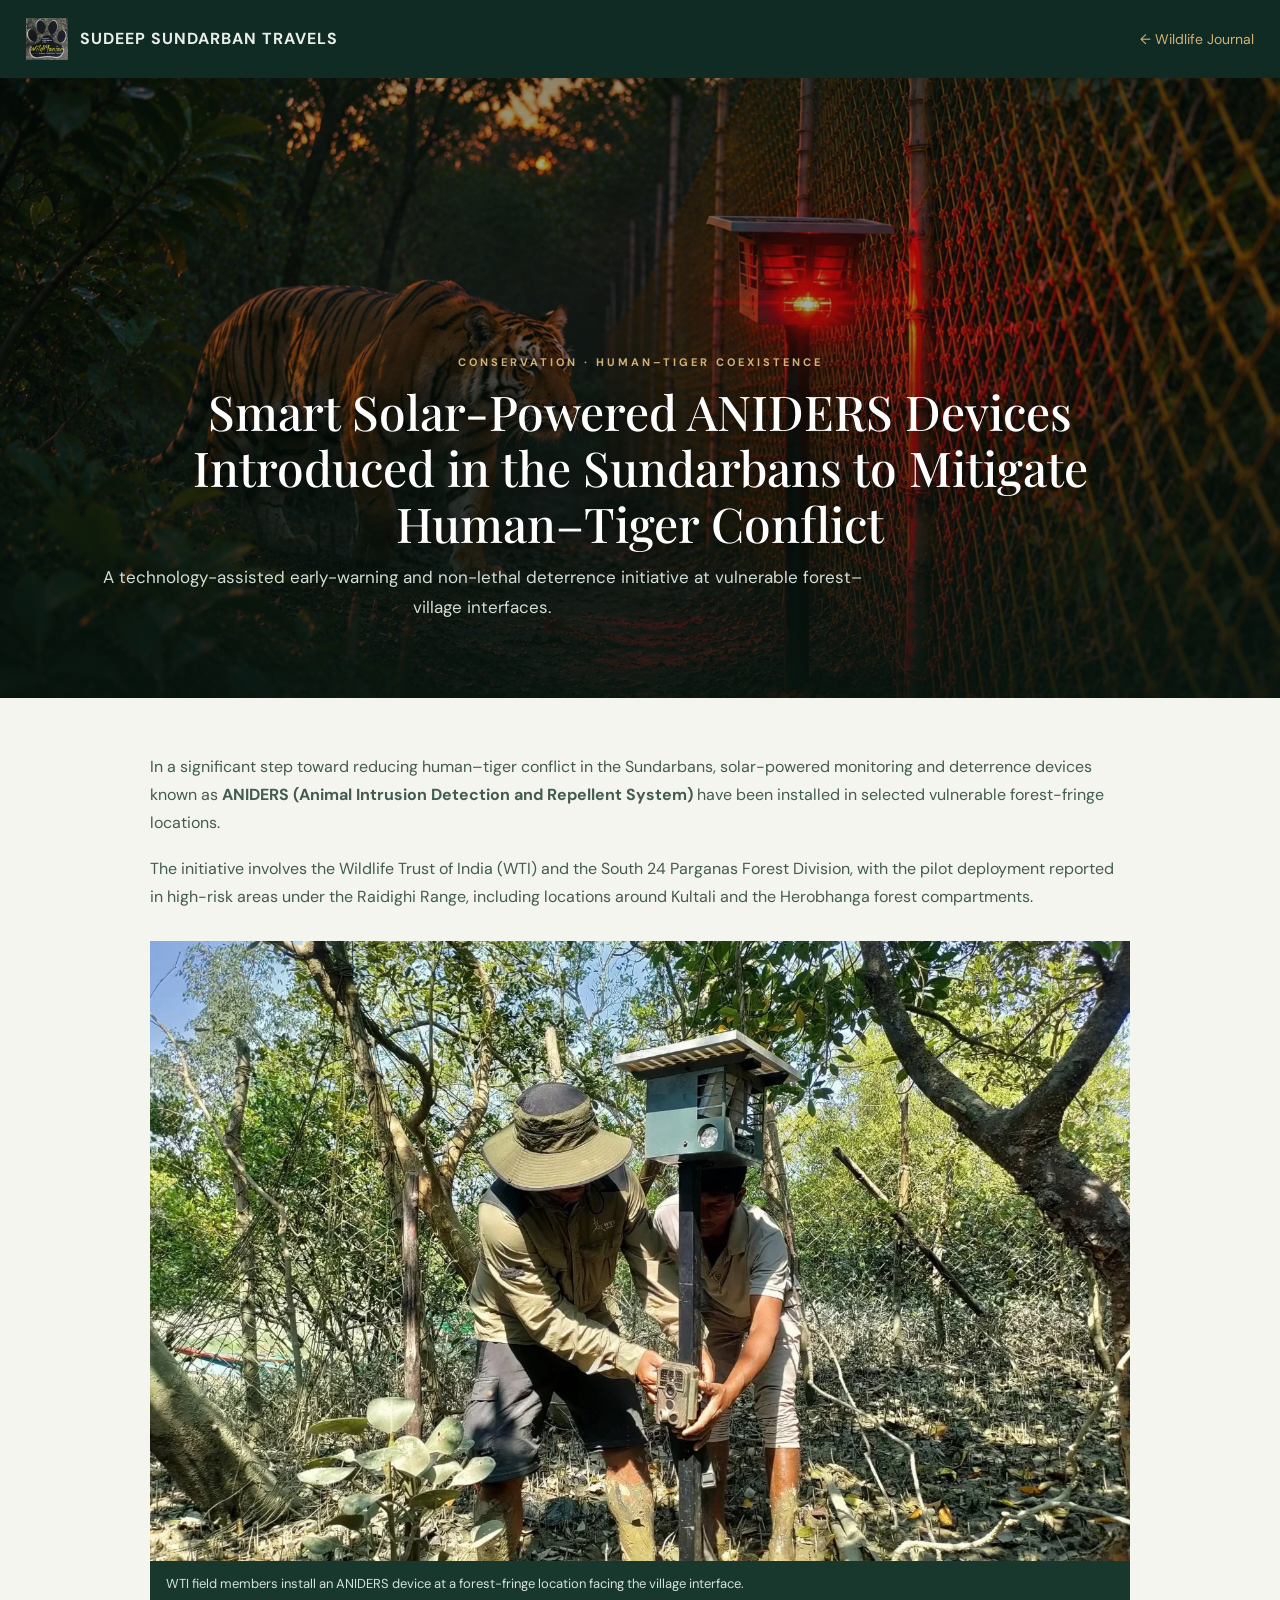
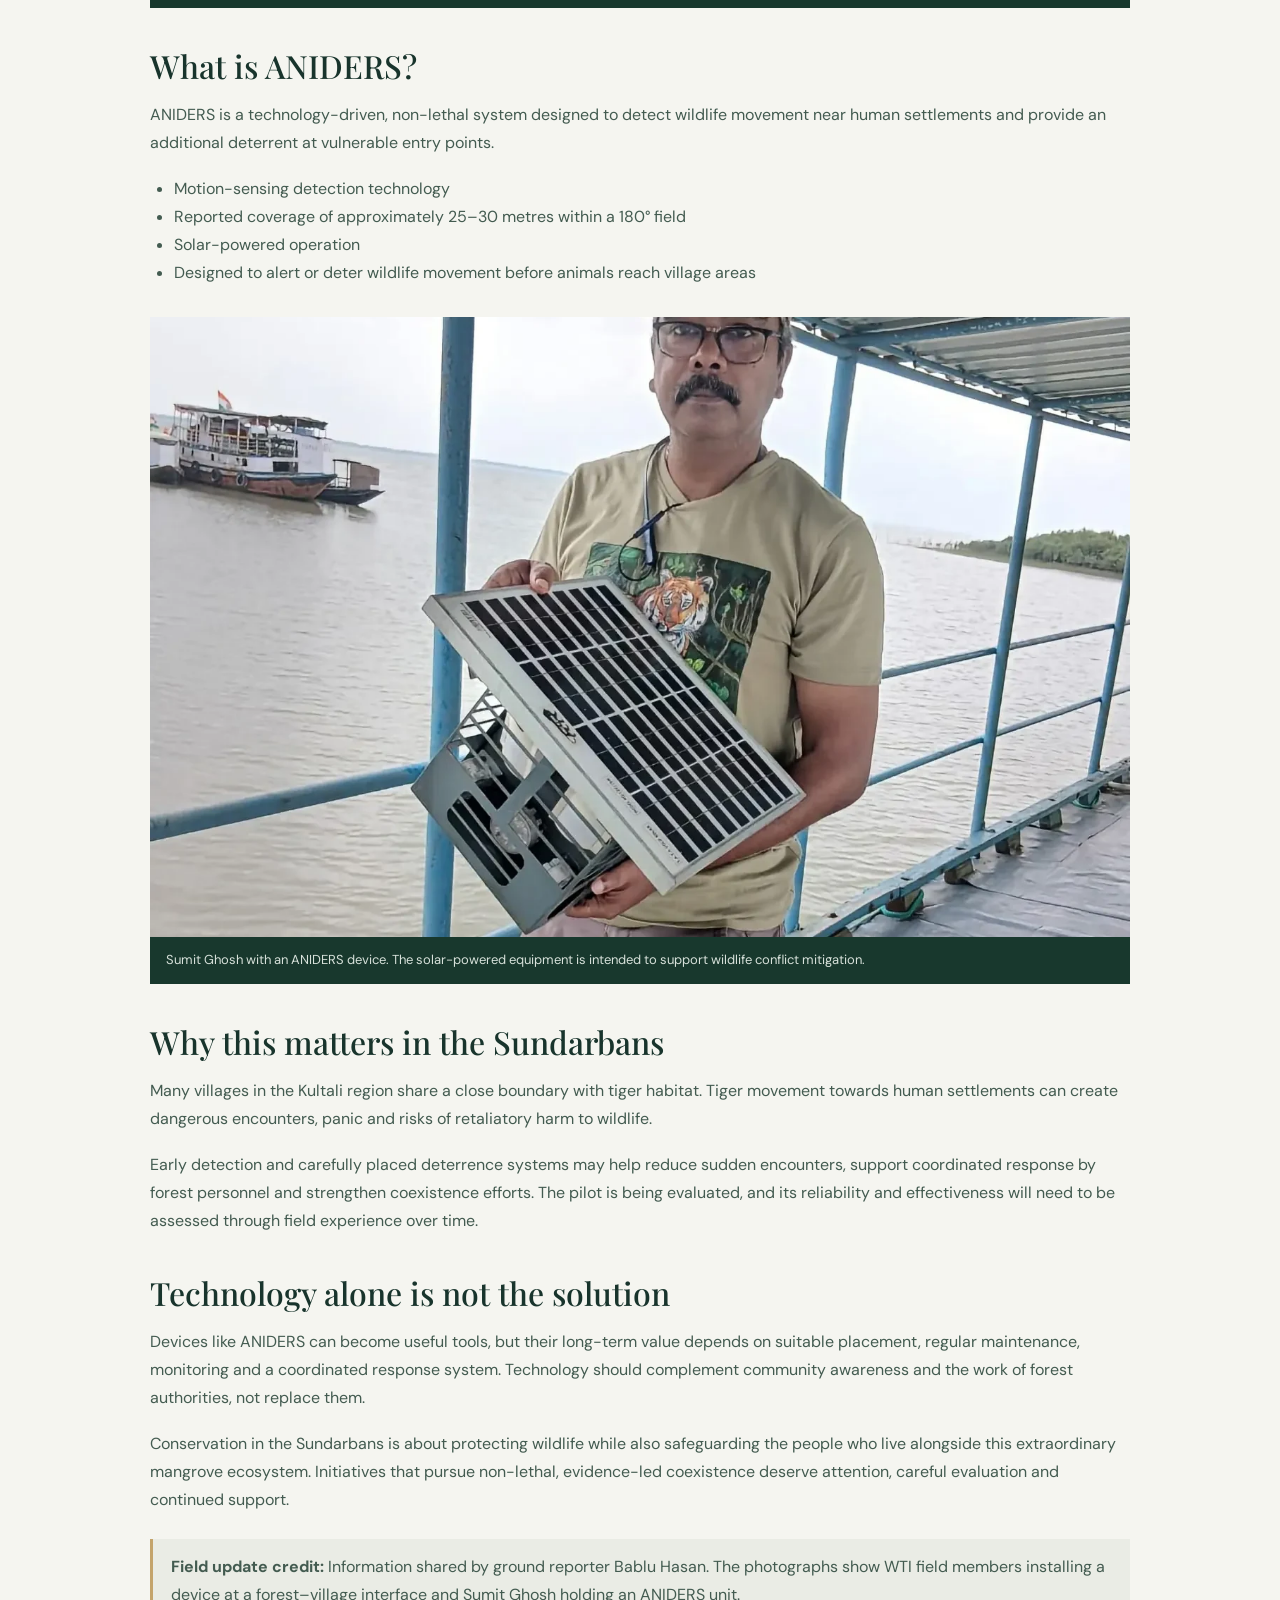
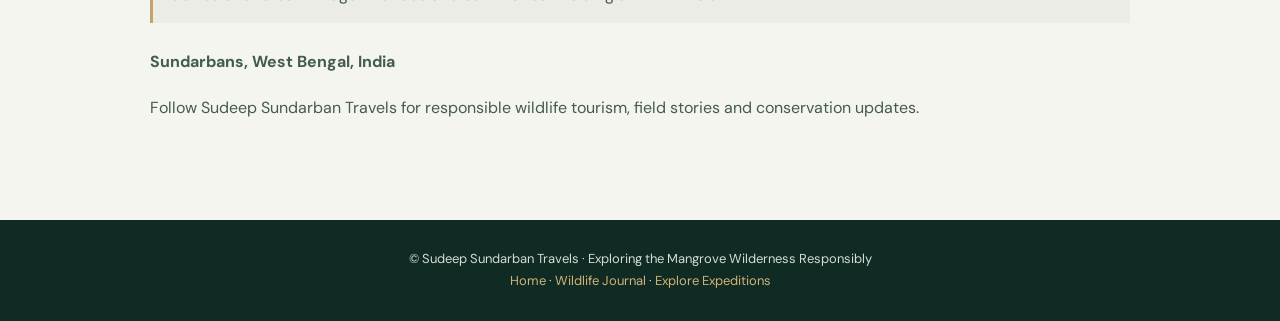
==== commit 2a1b7ac2: "Replace ANIDERS installation article photo with Sundarbans image 1" ====
--- a/aniders-sundarbans-human-tiger-conflict.html
+++ b/aniders-sundarbans-human-tiger-conflict.html
@@ -35,7 +35,7 @@
 <main class="article"><div class="wrap">
 <p>In a significant step toward reducing human–tiger conflict in the Sundarbans, solar-powered monitoring and deterrence devices known as <strong>ANIDERS (Animal Intrusion Detection and Repellent System)</strong> have been installed in selected vulnerable forest-fringe locations.</p>
 <p>The initiative involves the Wildlife Trust of India (WTI) and the South 24 Parganas Forest Division, with the pilot deployment reported in high-risk areas under the Raidighi Range, including locations around Kultali and the Herobhanga forest compartments.</p>
-<figure class="photo"><img src="Twilight_Tiger_ANIDERS_Twilight.webp" alt="Wildlife Trust of India field members installing an ANIDERS solar monitoring and deterrent device at a forest fringe facing a village interface in the Sundarbans" loading="lazy" decoding="async"><figcaption>WTI field members install an ANIDERS device at a forest-fringe location facing the village interface.</figcaption></figure>
+<figure class="photo"><img src="aniders_sundarbans_1.webp" alt="Wildlife Trust of India field members installing an ANIDERS solar monitoring and deterrent device at a forest fringe facing a village interface in the Sundarbans" loading="lazy" decoding="async"><figcaption>WTI field members install an ANIDERS device at a forest-fringe location facing the village interface.</figcaption></figure>
 <h2>What is ANIDERS?</h2>
 <p>ANIDERS is a technology-driven, non-lethal system designed to detect wildlife movement near human settlements and provide an additional deterrent at vulnerable entry points.</p>
 <ul><li>Motion-sensing detection technology</li><li>Reported coverage of approximately 25–30 metres within a 180° field</li><li>Solar-powered operation</li><li>Designed to alert or deter wildlife movement before animals reach village areas</li></ul>
